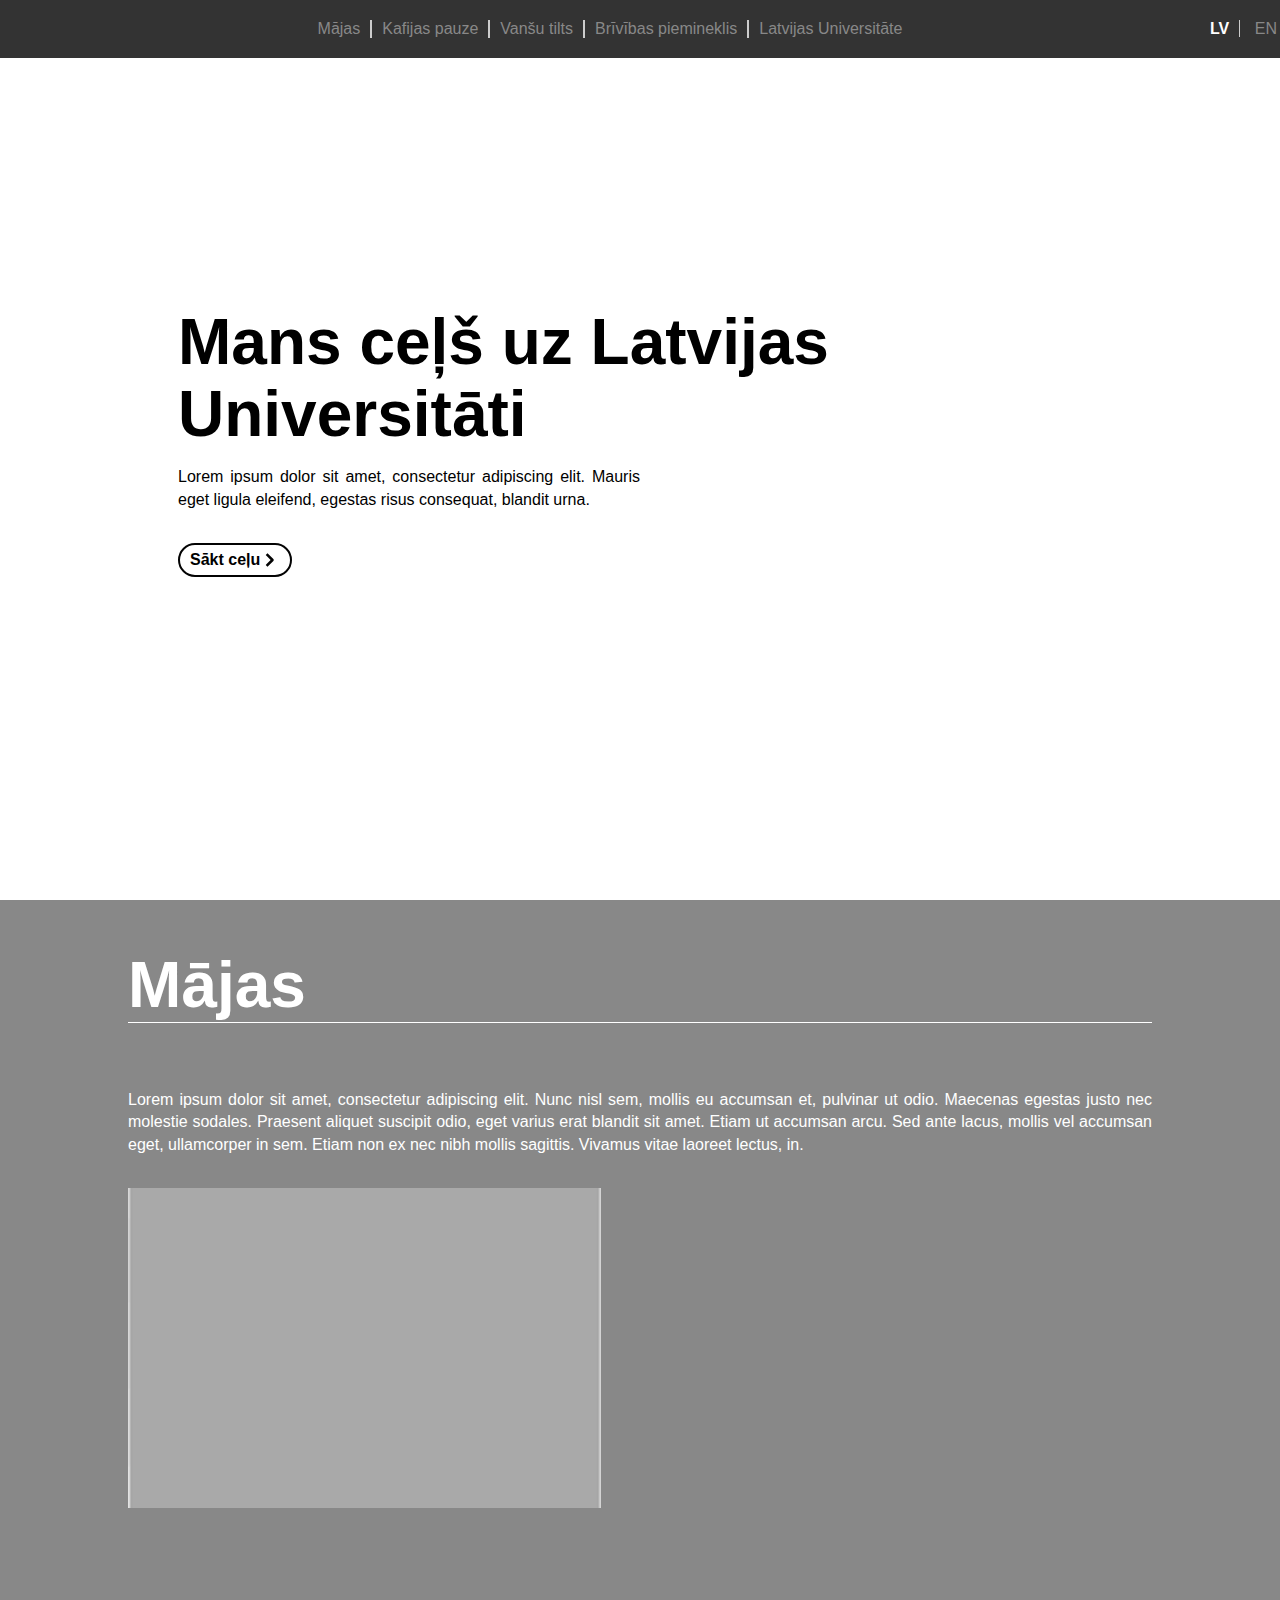
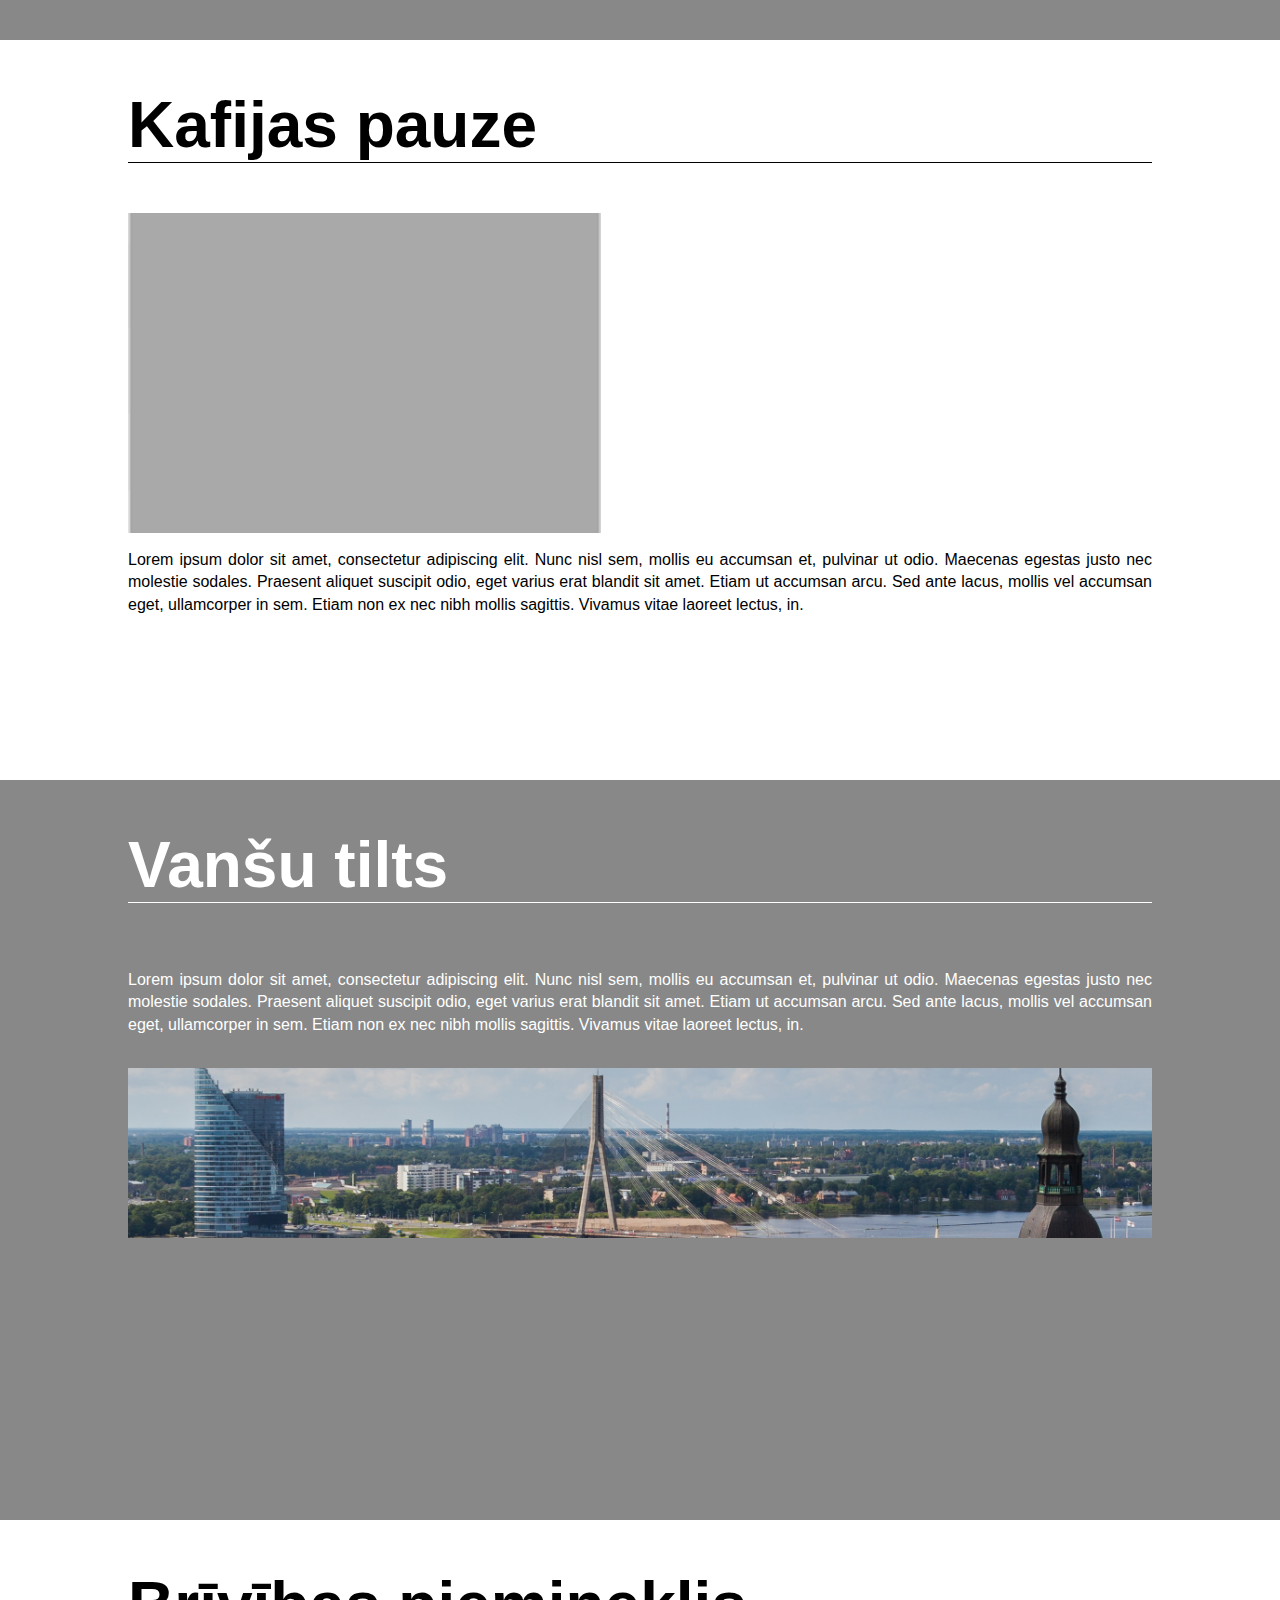
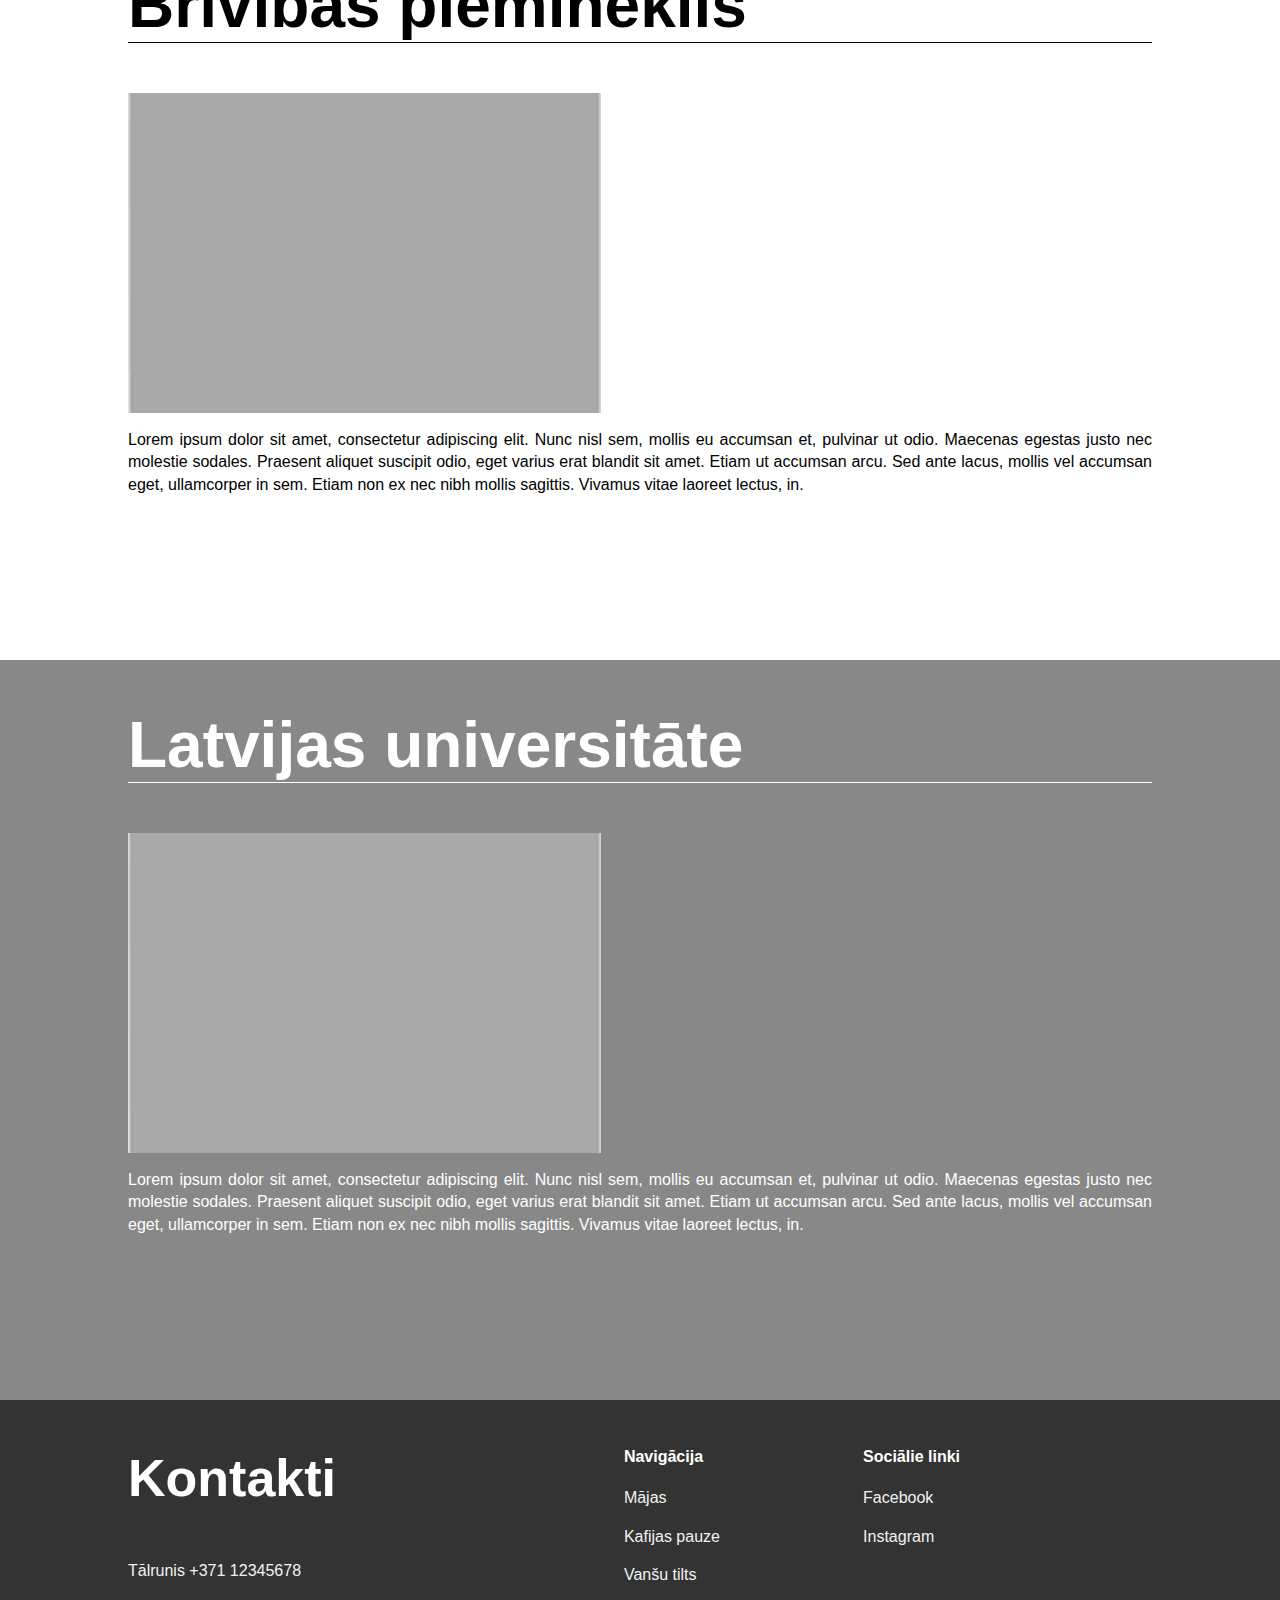
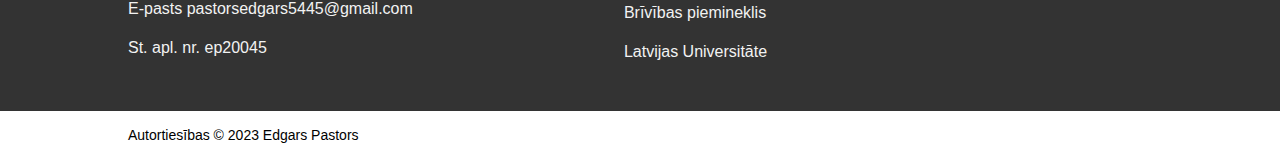
==== timeklis/index-en.html @ ac4f2610 "moved" ====
<!doctype html>
<html lang="lv">
<head>
    <!-- Required meta tags -->
    <meta charset="utf-8">
    <meta name="viewport" content="width=device-width, initial-scale=1, shrink-to-fit=no">
    <link rel="stylesheet" href="assets/css/main.css">
    <link rel="stylesheet" href="assets/css/mobile.css">
    <link rel="icon" type="image/x-icon" href="assets/images/favicon.png">
    <meta name="description" content="Just another page about the road to University"/>
    <script src="https://code.jquery.com/jquery-3.6.0.min.js"></script>
    <title>Home page</title>
</head>
<body>
<div class="mobile-nav-bar">
    <div class="mobile-burger-and-language">
        <div class="hamburger opened" onclick="toggleMenu()">
            <svg width="16" height="17" viewBox="0 0 16 17" fill="none" xmlns="http://www.w3.org/2000/svg">
                <path d="M0 8.20001H16" stroke="white" stroke-width="2"/>
                <line y1="16" x2="16" y2="16" stroke="white" stroke-width="2"/>
                <path d="M0 1H16" stroke="white" stroke-width="2"/>
            </svg>
        </div>
        <div class="arrow_up closed" onclick="toggleMenu()">
            <svg width="16" height="16" viewBox="0 0 16 16" fill="none" xmlns="http://www.w3.org/2000/svg">
                <path d="M12 10L8 6L4 10" stroke="white" stroke-width="2" stroke-linecap="square" stroke-linejoin="round"/>
            </svg>
        </div>
        <div class="mobile-languages">
            <a class="mobile-language active" href="index-lv.html">LV</a>
            <a class="mobile-language inactive" href="index-en.html">EN</a>
        </div>
    </div>

    <div class="mobile-nav-items">
        <a class="nav-item inactive" href="#home">Mājas</a>
        <a class="nav-item inactive" href="#coffe">Kafijas pauze</a>
        <a class="nav-item inactive" href="#bridge">Vanšu tilts</a>
        <a class="nav-item inactive" href="#statue">Brīvības piemineklis</a>
        <a class="nav-item inactive" href="#university">Latvijas Universitāte</a>
    </div>
</div>

<div class="nav-bar">
    <div class="nav-items">
        <a class="nav-item inactive" href="#home">Mājas</a>
        <a class="nav-item inactive" href="#coffe">Kafijas pauze</a>
        <a class="nav-item inactive" href="#bridge">Vanšu tilts</a>
        <a class="nav-item inactive" href="#statue">Brīvības piemineklis</a>
        <a class="nav-item inactive" href="#university">Latvijas Universitāte</a>
    </div>
    <div class="languages">
        <a class="language active" href="index-lv.html">LV</a>
        <a class="language inactive" href="index-en.html">EN</a>
    </div>
</div>

<section class="main-content" id="start">
    <div class="hero-block">
        <div class="hero-message">
            <div class="heading">Mans ceļš uz Latvijas Universitāti</div>
            <div class="regular-text max-w-50">Lorem ipsum dolor sit amet, consectetur adipiscing elit. Mauris eget ligula eleifend, egestas risus consequat, blandit urna.</div>
            <a href="#home">
                <div class="btn-primary">
                    Sākt ceļu
                    <svg width="20" height="20" viewBox="0 0 16 16" fill="none" xmlns="http://www.w3.org/2000/svg">
                        <path d="M6 12L10 8L6 4" stroke="#030303" stroke-width="2" stroke-linecap="square" stroke-linejoin="round"/>
                    </svg>
                </div>
            </a>
        </div>
    </div>

    <div class="section animated" id="home">
        <div class="heading title">Mājas</div>
        <div class="content">
            <div class="text regular-text">Lorem ipsum dolor sit amet, consectetur adipiscing elit. Nunc nisl sem, mollis eu accumsan et, pulvinar ut odio. Maecenas egestas justo nec molestie sodales. Praesent aliquet suscipit odio, eget varius erat blandit sit amet. Etiam ut accumsan arcu. Sed ante lacus, mollis vel accumsan eget, ullamcorper in sem. Etiam non ex nec nibh mollis sagittis. Vivamus vitae laoreet lectus, in.</div>
            <div class="image">
                <img src="assets/images/blank_gray_square.png"/>
            </div>
        </div>
    </div>

    <div class="section animated" id="coffe">
        <div class="heading title">Kafijas pauze</div>
        <div class="content rev">
            <div class="image">
                <img src="assets/images/blank_gray_square.png"/>
            </div>
            <div class="text regular-text">Lorem ipsum dolor sit amet, consectetur adipiscing elit. Nunc nisl sem, mollis eu accumsan et, pulvinar ut odio. Maecenas egestas justo nec molestie sodales. Praesent aliquet suscipit odio, eget varius erat blandit sit amet. Etiam ut accumsan arcu. Sed ante lacus, mollis vel accumsan eget, ullamcorper in sem. Etiam non ex nec nibh mollis sagittis. Vivamus vitae laoreet lectus, in.</div>
        </div>
    </div>
    <div class="section animated" id="bridge">
        <div class="heading title">Vanšu tilts</div>
        <div class="bridge">
            <div class="text regular-text">Lorem ipsum dolor sit amet, consectetur adipiscing elit. Nunc nisl sem, mollis eu accumsan et, pulvinar ut odio. Maecenas egestas justo nec molestie sodales. Praesent aliquet suscipit odio, eget varius erat blandit sit amet. Etiam ut accumsan arcu. Sed ante lacus, mollis vel accumsan eget, ullamcorper in sem. Etiam non ex nec nibh mollis sagittis. Vivamus vitae laoreet lectus, in.</div>
            <div class="bridge-image zoom">
                <img src="assets/images/vansu_bridge.jpg" alt="Vanšu tilts" />
            </div>
        </div>
    </div>
    <div class="section animated" id="statue">
        <div class="heading title">Brīvības piemineklis</div>
        <div class="content">
            <div class="image">
                <img src="assets/images/blank_gray_square.png"/>
            </div>
            <div class="text regular-text">Lorem ipsum dolor sit amet, consectetur adipiscing elit. Nunc nisl sem, mollis eu accumsan et, pulvinar ut odio. Maecenas egestas justo nec molestie sodales. Praesent aliquet suscipit odio, eget varius erat blandit sit amet. Etiam ut accumsan arcu. Sed ante lacus, mollis vel accumsan eget, ullamcorper in sem. Etiam non ex nec nibh mollis sagittis. Vivamus vitae laoreet lectus, in.</div>
        </div>
    </div>
    <div class="section animated" id="university">
        <div class="heading title">Latvijas universitāte</div>
        <div class="content">
            <div class="image">
                <img src="assets/images/blank_gray_square.png"/>
            </div>
            <div class="text regular-text">Lorem ipsum dolor sit amet, consectetur adipiscing elit. Nunc nisl sem, mollis eu accumsan et, pulvinar ut odio. Maecenas egestas justo nec molestie sodales. Praesent aliquet suscipit odio, eget varius erat blandit sit amet. Etiam ut accumsan arcu. Sed ante lacus, mollis vel accumsan eget, ullamcorper in sem. Etiam non ex nec nibh mollis sagittis. Vivamus vitae laoreet lectus, in.</div>
        </div>
    </div>
</section>
<footer>
    <div class="footer">
        <div class="left-side">
            <h3>Kontakti</h3>
            <p>Tālrunis <a href="tel:+371 12345678'">+371 12345678</a></p>
            <p>E-pasts <a href="mailto:pastorsedgars5445@gmail.com">pastorsedgars5445@gmail.com</a></p>
            <p>St. apl. nr. ep20045</p>
        </div>
        <div class="right-side">
            <div class="footer-navigation">
                <h4>Navigācija</h4>
                <a href="#home">Mājas</a>
                <a href="#coffe">Kafijas pauze</a>
                <a href="#bridge">Vanšu tilts</a>
                <a href="#statue">Brīvības piemineklis</a>
                <a href="#university">Latvijas Universitāte</a>
            </div>
            <div class="footer-socials">
                <h4>Sociālie linki</h4>
                <a href="https://www.facebook.com" target="_blank">Facebook</a>
                <a href="https://www.instagram.com" target="_blank">Instagram</a>
            </div>
        </div>
    </div>
</footer>
<div class="copyright">
    Autortiesības © 2023 Edgars Pastors
</div>
<script src="assets/js/main.js" defer></script>
</body>
</html>
---- timeklis/assets/css/main.css ----
/** GLOBAL SETTINGS **/
@font-face {
    font-family: 'Roboto';
    src: url('Roboto-Regular.ttf') format('truetype');
    /* add other font styles as needed */
}
::-webkit-scrollbar-track
{
    -webkit-box-shadow: inset 0 0 6px rgba(0,0,0,0.3);
    border-radius: 10px;
    background-color: #F5F5F5;
}

::-webkit-scrollbar
{
    width: 12px;
    background-color: #F5F5F5;
}

::-webkit-scrollbar-thumb
{
    border-radius: 10px;
    -webkit-box-shadow: inset 0 0 6px rgba(0,0,0,.3);
    background-color: #555;
}

html {
    scroll-behavior: smooth;
}

body, html {
    font-family: 'Roboto', sans-serif;
    margin: 0;
    overflow-x: hidden;
}

:root {
    --color-dark-gray: #333333;
    --color-gray: #888888;
    --color-black: #030303;
    --color-light-gray: #F2F2F2;
    --color-white: #FFFFFF;
    --color-bg-white-transparent: rgba(255,255,255,0.9);

    --global-margin-x: 3.125rem 10%;

    --padding-vertical: 3.125rem 0;
    --padding-horizontal: 0 0.625rem;
    --padding-both: 1.25rem 1.25rem;
    --padding-main: 3.125rem;
    --padding-both-mobile: 1.875rem 4.375rem;
    --padding-main-mobile: 2rem 1.25rem;
    --text-bold: 900;
    --text-light: 200;
}

a {
    text-decoration: none;
    color: inherit;
}


.regular-text {
    line-height: 140%;
    font-size: 1rem;
    margin-bottom: 1rem;
    text-align: justify;
    padding: 1rem 0;
}

.heading {
    line-height: 112%;
    font-size: 4rem;
    font-weight: bold;
}

.btn-primary {
    display: flex;
    align-items: center;
    justify-content: space-between;
    width: fit-content;
    padding: 0.313rem 0.625rem;
    border: 0.125rem solid var(--color-black);
    border-radius: 3.125rem;
    font-weight: var(--text-bold);
    margin-bottom: 1rem;
}

.btn-primary:hover {
    background-color: var(--color-gray);
    color: white;
}

.max-w-50 {
    max-width: 50%;
}

@media only screen and (max-width: 1528px){
    .content .text {
        width: 100% !important;
    }
}

@keyframes scrollAnimation {
    0% {
        opacity: 0;
        transform: translateY(1.25rem);
    }
    100% {
        opacity: 1;
        transform: translateY(0);
    }
}



/** **/

@media only screen and (min-width: 1024px) {
    .mobile-nav-bar {
        display: none;
    }

    .mr-1 {
        margin-right: 1rem;
    }

    .hamburger {
        display: none;
    }
    .arrow_up {
        display: none;
    }
    /* NAV BAR */
    .nav-bar {
        position: fixed;
        width: 100%;
        color: var(--color-white);
        padding: var(--padding-both);
        display: flex;
        justify-content: space-between; /* Distribute items evenly along the main axis */
        align-items: center; /* Center items vertically */
        background: var(--color-dark-gray);
        z-index: 1000;
    }

    .nav-items {
        display: flex;
        justify-content: center; /* Center items horizontally */
        width: 100%; /* Set the width to 100% */
        text-align: center; /* Center the child elements */
    }

    .languages {
        margin-left: auto; /* Push languages to the right */
        min-width: 6.25rem;
    }
    .language {
        padding: var(--padding-horizontal);
        border-right: 0.063rem solid #ccc; /* Apply border to all nav-items */
    }

    .language:last-child {
        border-right: none; /* Remove border from last nav-item */
    }

    .nav-item {
        padding: var(--padding-horizontal);
        border-right: 0.125rem solid #ccc; /* Apply border to all nav-items */
    }

    .nav-item:last-child {
        border-right: none; /* Remove border from last nav-item */
    }

    .active {
        font-weight: var(--text-bold);
        pointer-events: none;
    }

    .inactive {
        font-weight: var(--text-light);
        color: var(--color-gray);
    }

    /** **/
    /** MAIN SECTIONS **/
    .hero-block {
        display: flex;
        background-image: url('hero.png');
        background-size: cover;
        height: 100vh;
        width: 100%;
        align-items: center;
    }

    .hero-message {
        display: flex;
        flex-direction: column;
        justify-content: space-between;
        padding: var(--padding-main);
        margin: var(--global-margin-x);
        height: fit-content;
        width: 100%;
        background: var(--color-bg-white-transparent);
    }

    .section {
        display: flex;
        flex-direction: column;
        align-content: center;
        padding: var(--global-margin-x);
        min-height: 40rem;
        scroll-margin-top: 2rem;
    }

    .section:nth-of-type(2n) {
        color: var(--color-white);
        background-color: var(--color-gray);
        border-color: var(--color-white);
    }

    .section .title {
        border-bottom: 0.063rem solid;
    }

    .section .content {
        display: flex;
        flex-direction: row;
        flex-wrap: wrap;
        flex-grow: initial;
        justify-content: space-between;
    }

    .content {
        margin: var(--padding-vertical);
    }

    .section .bridge {
        display: flex;
        flex-direction: column;
        flex-wrap: wrap;
    }

    .bridge {
        margin: var(--padding-vertical);
    }

    .bridge .bridge-image {
        width: 100%;
        height: 10.625rem;
        margin: 0 auto;
        overflow: hidden;
        position: relative;
    }



    img {
        transition: transform .2s, box-shadow 0.3s;
    }

    img:hover {
        box-shadow: 0 0 10px rgba(0, 0, 0, 0.3);
        transform: scale(1.1);
    }

    .bridge-image img {
        object-fit: cover;
        width: 100%;
        height: 100%;
        overflow: hidden;
    }

    .image img {
        object-fit: cover;
        width: 100%;
        height: 100%;
        overflow: hidden;
    }
    .half-size {
        width: 25% !important;
    }


    .image {
        background-repeat: no-repeat;
        background-position: center;
        background-size: cover;
        width: 29.563rem;
        object-fit: cover;
        height: 20rem;
        overflow: hidden;
        align-self: center;
    }


    .content .text {
        width: 60%;
    }

    /** **/
    /** FOOTER **/
    .footer {
        background-color: var(--color-dark-gray);
        display: flex;
        flex-direction: row;
        justify-content: space-between;
        padding: 2rem 10%;
    }

    .footer h3, h4 {
        color: var(--color-white);
        margin-top: 1rem;
    }

    .footer h3 {
        font-size: 3.25rem;
    }

    .footer a, p {
        color: var(--color-light-gray);
        font-size: 1rem;
        line-height: 140%;
        margin-bottom: 1rem;
    }

    .footer .right-side {
        display: flex;
        flex-direction: row;
        justify-content: space-between;
        margin-right: 6rem;
    }

    .footer .right-side .footer-navigation, .footer-socials {
        display: flex;
        flex-direction: column;
        margin-right: 6rem;
    }

    .copyright {
        margin-left: 10%;
        padding: 1rem 0;
        font-size: 0.875rem;
    }

    /** **/
}
---- timeklis/assets/css/mobile.css ----
/** MOBILE **/
@media only screen and (max-width: 600px) {
    .nav-bar {
        display: none;
    }

    /** NAV **/
    .mobile-nav-bar {
        align-items: center; /* Center items vertically */
        background: var(--color-dark-gray);
        color: var(--color-white);
        padding: var(--padding-both);
        position: fixed;
        width: 100%;
        z-index: 99;
    }

    .regular-text {
        line-height: 140%;
        font-size: 1rem;
        margin-bottom: 1rem;
    }

    .heading {
        line-height: 112%;
        font-size: 2.5rem;
        font-weight: 600;
    }

    .hamburger {
        transition: display 1s;
    }
    .arrow_up {
        transition: display 1s;
    }

    .hamburger:active, .arrow_up:active {
        opacity: 0.5;
    }

    .closed {
        display: none;
    }

    .opened {
        display: block;
    }

    .mobile-burger-and-language {
        display: flex;
        flex-direction: row;
        justify-content: space-between;
    }

    .mobile-languages {
        margin-left: auto; /* Push languages to the right */
        min-width: 6rem;
    }
    .mobile-language {
        padding: var(--padding-horizontal);
        border-right: 0.063rem solid #ccc; /* Apply border to all nav-items */
    }

    .mobile-language:last-child {
        border-right: none; /* Remove border from last nav-item */
    }


    .mobile-nav-items {
        display: flex;
        flex-direction: column;
        max-height: 0;
        overflow: hidden;
        transition: max-height 0.5s ease-in-out;
    }

    .opened .mobile-nav-items {
        max-height: 700px; /* Adjust the value to match the height of your content */
        /* Delay the transition effect slightly */
    }

    .mobile-nav-items a {
        padding: 0.5rem 0;
        border-bottom: var(--color-white) 1px solid;
        width: fit-content;
    }

    .mobile-nav-items a:first-child {
        margin-top: 1rem;
    }
    /** **/


    /** CONTENT **/

    .hero-block {
        display: flex;
        background-image: url('hero.png');
        background-size: cover;
        height: 100vh;
        width: 100%;
        align-items: center;
    }

    .max-w-50 {
        max-width: 100%;
    }
    .hero-message {
        display: flex;
        flex-direction: column;
        justify-content: space-between;
        padding: var(--padding-main-mobile);
        margin: 1rem 1rem;
        height: fit-content;
        width: 100%;
        background: var(--color-bg-white-transparent);
    }
    .hero-message .regular-text {
        margin-top: 1rem;
    }

    .section {
        display: flex;
        flex-direction: column;
        align-content: center;
        padding: var(--padding-main-mobile);
        scroll-margin-top: 2rem;
        overflow: hidden;
    }

    .section:nth-of-type(2n) {
        color: var(--color-white);
        background-color: var(--color-gray);
        border-color: var(--color-white);
    }

    .section .title {
        border-bottom: 0.063rem solid;
    }

    .section .content {
        display: flex;
        flex-direction: column;
        max-width: 100%;
    }

    .content {
        margin: var(--padding-vertical);
    }

    .section .content.rev {
        flex-direction: column-reverse !important;
    }

    .section .bridge {
        display: flex;
        flex-direction: column;
        flex-wrap: wrap;
    }

    .bridge {
        margin: var(--padding-vertical);
    }

    .bridge .bridge-image {
        width: 100%;
        margin: 0 auto;
        overflow: hidden;
        position: relative;
        object-fit: cover;
    }

    .bridge-image img {
        width: 100%;
        overflow: hidden;
    }

    .bridge-image {

    }

    .image {
        background-repeat: no-repeat;
        background-position: center;
        background-size: cover;
        width: 100%;
        object-fit: cover;
    }

    .image img {
        width: 100%;
    }

    .content .text {
        text-align: justify;
        text-justify: inter-word;
    }

    /** **/

    /** FOOTER **/

    .footer {
        color: var(--color-white);
        background-color: var(--color-dark-gray);
        padding: var(--padding-main-mobile);
    }

    .footer h3 {
        margin: 0;
        font-size: 2.75rem;
        line-height: 112%;
    }

    .footer p {
        font-size: 1rem;
    }

    .footer .right-side {
        display: flex;
        flex-direction: row;
        justify-content: space-between;
    }

    .footer .right-side .footer-navigation, .footer-socials {
        display: flex;
        flex-direction: column;
    }

    .footer-navigation {
        width: 55%;
    }

    .footer-socials {
        margin-right: auto;
    }

    .footer .right-side .footer-navigation a {
        padding-bottom: 1rem;
    }
    .footer .right-side .footer-socials a {
        padding-bottom: 1rem;
    }

    .copyright {
        padding: 1rem 1.25rem;
    }
    /** **/
}
/** **/
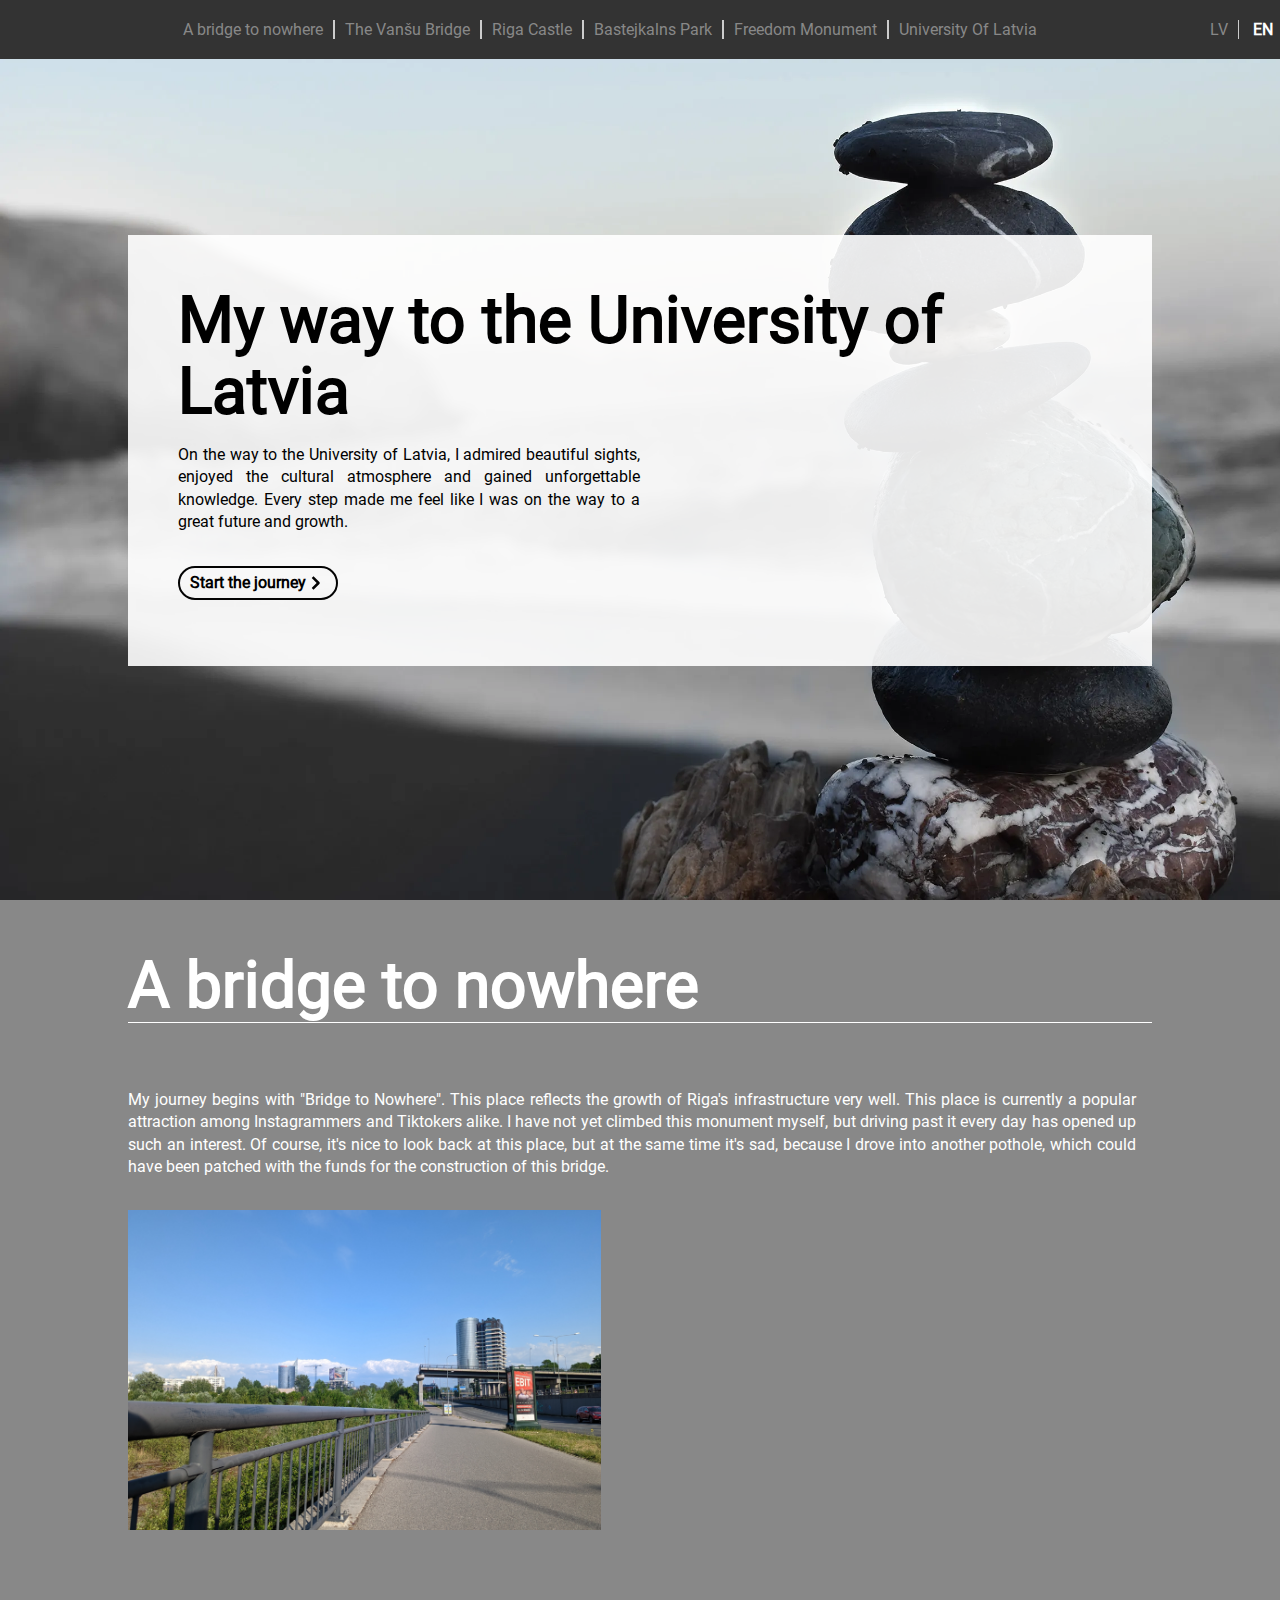
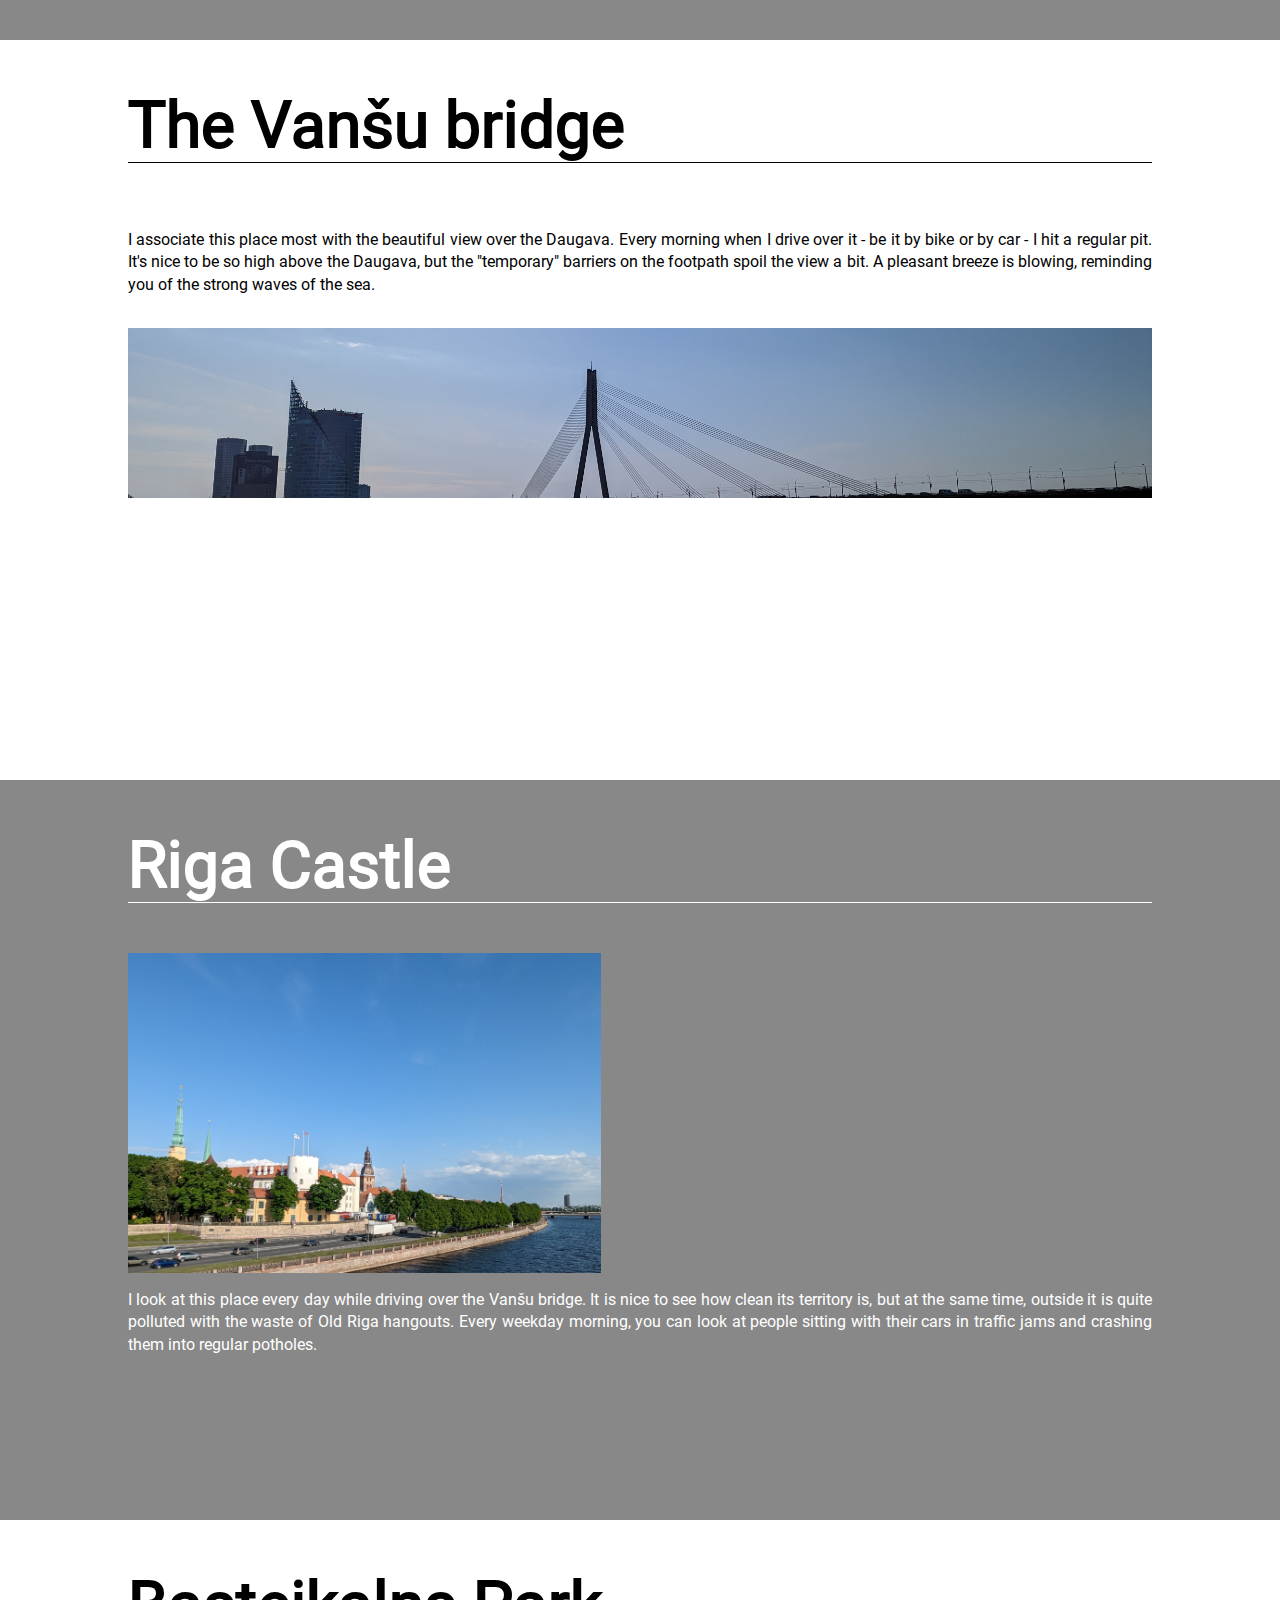
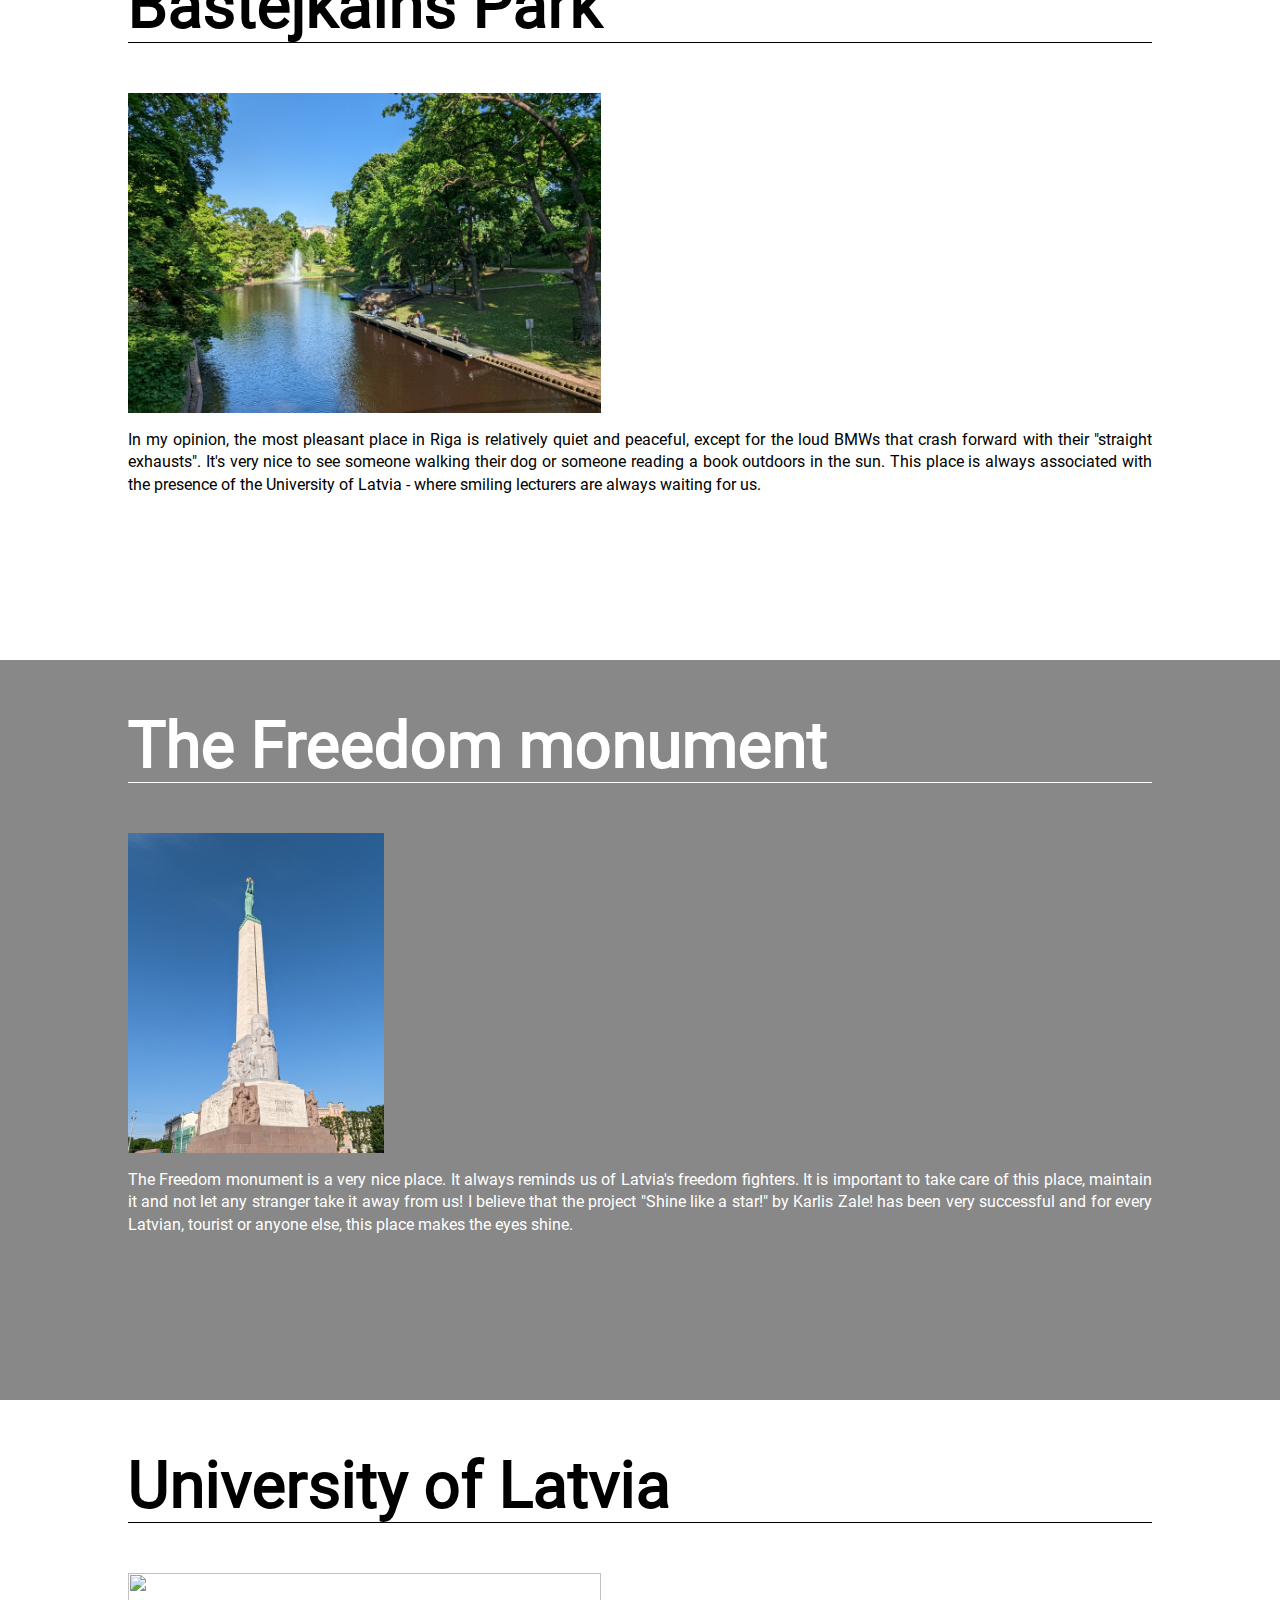
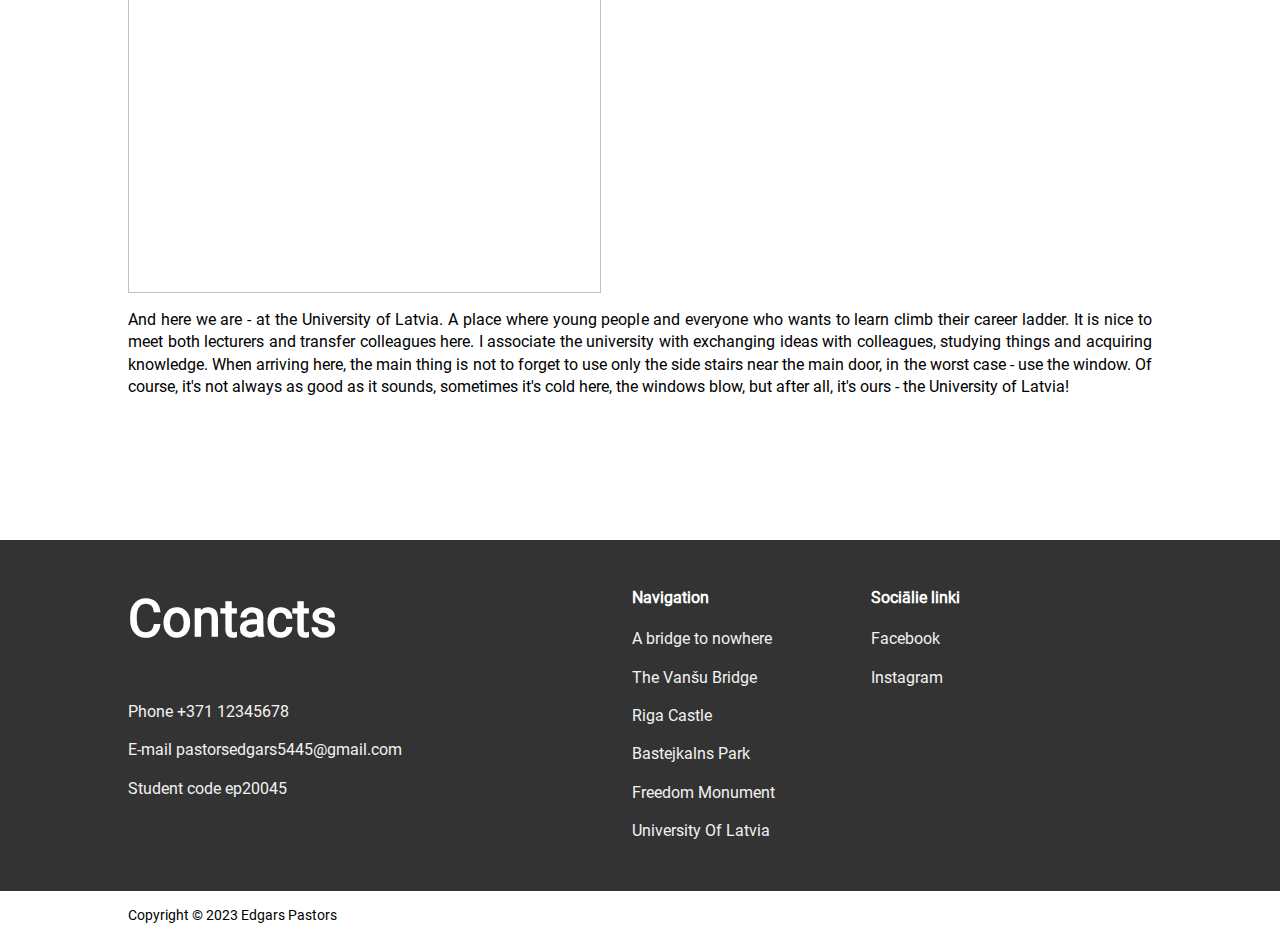
==== commit 9b7793ed: "*english version done" ====
--- a/timeklis/index-en.html
+++ b/timeklis/index-en.html
@@ -6,6 +6,7 @@
     <meta name="viewport" content="width=device-width, initial-scale=1, shrink-to-fit=no">
     <link rel="stylesheet" href="assets/css/main.css">
     <link rel="stylesheet" href="assets/css/mobile.css">
+    <link rel="stylesheet" href="assets/css/tablet.css">
     <link rel="icon" type="image/x-icon" href="assets/images/favicon.png">
     <meta name="description" content="Just another page about the road to University"/>
     <script src="https://code.jquery.com/jquery-3.6.0.min.js"></script>
@@ -27,42 +28,44 @@
             </svg>
         </div>
         <div class="mobile-languages">
-            <a class="mobile-language active" href="index-lv.html">LV</a>
-            <a class="mobile-language inactive" href="index-en.html">EN</a>
+            <a class="mobile-language inactive" href="index.html">LV</a>
+            <a class="mobile-language active" href="index-en.html">EN</a>
         </div>
     </div>
 
     <div class="mobile-nav-items">
-        <a class="nav-item inactive" href="#home">Mājas</a>
-        <a class="nav-item inactive" href="#coffe">Kafijas pauze</a>
-        <a class="nav-item inactive" href="#bridge">Vanšu tilts</a>
-        <a class="nav-item inactive" href="#statue">Brīvības piemineklis</a>
-        <a class="nav-item inactive" href="#university">Latvijas Universitāte</a>
+        <a class="nav-item inactive" href="#nowhere">A bridge to nowhere</a>
+        <a class="nav-item inactive" href="#bridge">The Vanšu Bridge</a>
+        <a class="nav-item inactive" href="#castle">Riga Castle</a>
+        <a class="nav-item inactive" href="#park">Bastejkalns Park</a>
+        <a class="nav-item inactive" href="#statue">Freedom Monument</a>
+        <a class="nav-item inactive" href="#university">University Of Latvia</a>
     </div>
 </div>
 
 <div class="nav-bar">
     <div class="nav-items">
-        <a class="nav-item inactive" href="#home">Mājas</a>
-        <a class="nav-item inactive" href="#coffe">Kafijas pauze</a>
-        <a class="nav-item inactive" href="#bridge">Vanšu tilts</a>
-        <a class="nav-item inactive" href="#statue">Brīvības piemineklis</a>
-        <a class="nav-item inactive" href="#university">Latvijas Universitāte</a>
+        <a class="nav-item inactive" href="#nowhere">A bridge to nowhere</a>
+        <a class="nav-item inactive" href="#bridge">The Vanšu Bridge</a>
+        <a class="nav-item inactive" href="#castle">Riga Castle</a>
+        <a class="nav-item inactive" href="#park">Bastejkalns Park</a>
+        <a class="nav-item inactive" href="#statue">Freedom Monument</a>
+        <a class="nav-item inactive" href="#university">University Of Latvia</a>
     </div>
     <div class="languages">
-        <a class="language active" href="index-lv.html">LV</a>
-        <a class="language inactive" href="index-en.html">EN</a>
+        <a class="language inactive" href="index.html">LV</a>
+        <a class="language active" href="index-en.html">EN</a>
     </div>
 </div>
 
 <section class="main-content" id="start">
     <div class="hero-block">
         <div class="hero-message">
-            <div class="heading">Mans ceļš uz Latvijas Universitāti</div>
-            <div class="regular-text max-w-50">Lorem ipsum dolor sit amet, consectetur adipiscing elit. Mauris eget ligula eleifend, egestas risus consequat, blandit urna.</div>
-            <a href="#home">
+            <div class="heading">My way to the University of Latvia</div>
+            <div class="regular-text max-w-50">On the way to the University of Latvia, I admired beautiful sights, enjoyed the cultural atmosphere and gained unforgettable knowledge. Every step made me feel like I was on the way to a great future and growth.</div>
+            <a href="#nowhere">
                 <div class="btn-primary">
-                    Sākt ceļu
+                    Start the journey
                     <svg width="20" height="20" viewBox="0 0 16 16" fill="none" xmlns="http://www.w3.org/2000/svg">
                         <path d="M6 12L10 8L6 4" stroke="#030303" stroke-width="2" stroke-linecap="square" stroke-linejoin="round"/>
                     </svg>
@@ -71,69 +74,79 @@
         </div>
     </div>
 
-    <div class="section animated" id="home">
-        <div class="heading title">Mājas</div>
+    <div class="section animated" id="nowhere">
+        <div class="heading title">A bridge to nowhere</div>
         <div class="content">
-            <div class="text regular-text">Lorem ipsum dolor sit amet, consectetur adipiscing elit. Nunc nisl sem, mollis eu accumsan et, pulvinar ut odio. Maecenas egestas justo nec molestie sodales. Praesent aliquet suscipit odio, eget varius erat blandit sit amet. Etiam ut accumsan arcu. Sed ante lacus, mollis vel accumsan eget, ullamcorper in sem. Etiam non ex nec nibh mollis sagittis. Vivamus vitae laoreet lectus, in.</div>
+            <div class="text regular-text mr-1">My journey begins with "Bridge to Nowhere". This place reflects the growth of Riga's infrastructure very well. This place is currently a popular attraction among Instagrammers and Tiktokers alike. I have not yet climbed this monument myself, but driving past it every day has opened up such an interest. Of course, it's nice to look back at this place, but at the same time it's sad, because I drove into another pothole, which could have been patched with the funds for the construction of this bridge.</div>
             <div class="image">
-                <img src="assets/images/blank_gray_square.png"/>
+                <img src="assets/images/nowhere.jpg"/>
             </div>
         </div>
     </div>
-
-    <div class="section animated" id="coffe">
-        <div class="heading title">Kafijas pauze</div>
-        <div class="content rev">
-            <div class="image">
-                <img src="assets/images/blank_gray_square.png"/>
-            </div>
-            <div class="text regular-text">Lorem ipsum dolor sit amet, consectetur adipiscing elit. Nunc nisl sem, mollis eu accumsan et, pulvinar ut odio. Maecenas egestas justo nec molestie sodales. Praesent aliquet suscipit odio, eget varius erat blandit sit amet. Etiam ut accumsan arcu. Sed ante lacus, mollis vel accumsan eget, ullamcorper in sem. Etiam non ex nec nibh mollis sagittis. Vivamus vitae laoreet lectus, in.</div>
-        </div>
-    </div>
     <div class="section animated" id="bridge">
-        <div class="heading title">Vanšu tilts</div>
+        <div class="heading title">The Vanšu bridge</div>
         <div class="bridge">
-            <div class="text regular-text">Lorem ipsum dolor sit amet, consectetur adipiscing elit. Nunc nisl sem, mollis eu accumsan et, pulvinar ut odio. Maecenas egestas justo nec molestie sodales. Praesent aliquet suscipit odio, eget varius erat blandit sit amet. Etiam ut accumsan arcu. Sed ante lacus, mollis vel accumsan eget, ullamcorper in sem. Etiam non ex nec nibh mollis sagittis. Vivamus vitae laoreet lectus, in.</div>
+            <div class="text regular-text">I associate this place most with the beautiful view over the Daugava. Every morning when I drive over it - be it by bike or by car - I hit a regular pit. It's nice to be so high above the Daugava, but the "temporary" barriers on the footpath spoil the view a bit. A pleasant breeze is blowing, reminding you of the strong waves of the sea.</div>
             <div class="bridge-image zoom">
                 <img src="assets/images/vansu_bridge.jpg" alt="Vanšu tilts" />
             </div>
         </div>
     </div>
-    <div class="section animated" id="statue">
-        <div class="heading title">Brīvības piemineklis</div>
+    <div class="section animated" id="castle">
+        <div class="heading title">Riga Castle</div>
+        <div class="content rev">
+            <div class="image">
+                <img src="assets/images/castle.jpg"/>
+            </div>
+            <div class="text regular-text">I look at this place every day while driving over the Vanšu bridge. It is nice to see how clean its territory is, but at the same time, outside it is quite polluted with the waste of Old Riga hangouts. Every weekday morning, you can look at people sitting with their cars in traffic jams and crashing them into regular potholes.</div>
+        </div>
+    </div>
+    <div class="section animated" id="park">
+        <div class="heading title">Bastejkalns Park</div>
         <div class="content">
             <div class="image">
-                <img src="assets/images/blank_gray_square.png"/>
+                <img src="assets/images/bastejkalns.jpg"/>
             </div>
-            <div class="text regular-text">Lorem ipsum dolor sit amet, consectetur adipiscing elit. Nunc nisl sem, mollis eu accumsan et, pulvinar ut odio. Maecenas egestas justo nec molestie sodales. Praesent aliquet suscipit odio, eget varius erat blandit sit amet. Etiam ut accumsan arcu. Sed ante lacus, mollis vel accumsan eget, ullamcorper in sem. Etiam non ex nec nibh mollis sagittis. Vivamus vitae laoreet lectus, in.</div>
+            <div class="text regular-text">In my opinion, the most pleasant place in Riga is relatively quiet and peaceful, except for the loud BMWs that crash forward with their "straight exhausts". It's very nice to see someone walking their dog or someone reading a book outdoors in the sun. This place is always associated with the presence of the University of Latvia - where smiling lecturers are always waiting for us.</div>
+        </div>
+    </div>
+
+    <div class="section animated" id="statue">
+        <div class="heading title">The Freedom monument</div>
+        <div class="content">
+            <div class="image half-size">
+                <img src="assets/images/monument.jpg"/>
+            </div>
+            <div class="text regular-text">The Freedom monument is a very nice place. It always reminds us of Latvia's freedom fighters. It is important to take care of this place, maintain it and not let any stranger take it away from us! I believe that the project "Shine like a star!" by Karlis Zale! has been very successful and for every Latvian, tourist or anyone else, this place makes the eyes shine.</div>
         </div>
     </div>
     <div class="section animated" id="university">
-        <div class="heading title">Latvijas universitāte</div>
+        <div class="heading title">University of Latvia</div>
         <div class="content">
             <div class="image">
-                <img src="assets/images/blank_gray_square.png"/>
+                <img src="assets/images/university.jpg"/>
             </div>
-            <div class="text regular-text">Lorem ipsum dolor sit amet, consectetur adipiscing elit. Nunc nisl sem, mollis eu accumsan et, pulvinar ut odio. Maecenas egestas justo nec molestie sodales. Praesent aliquet suscipit odio, eget varius erat blandit sit amet. Etiam ut accumsan arcu. Sed ante lacus, mollis vel accumsan eget, ullamcorper in sem. Etiam non ex nec nibh mollis sagittis. Vivamus vitae laoreet lectus, in.</div>
+            <div class="text regular-text">And here we are - at the University of Latvia. A place where young people and everyone who wants to learn climb their career ladder. It is nice to meet both lecturers and transfer colleagues here. I associate the university with exchanging ideas with colleagues, studying things and acquiring knowledge. When arriving here, the main thing is not to forget to use only the side stairs near the main door, in the worst case - use the window. Of course, it's not always as good as it sounds, sometimes it's cold here, the windows blow, but after all, it's ours - the University of Latvia! </div>
         </div>
     </div>
 </section>
 <footer>
     <div class="footer">
         <div class="left-side">
-            <h3>Kontakti</h3>
-            <p>Tālrunis <a href="tel:+371 12345678'">+371 12345678</a></p>
-            <p>E-pasts <a href="mailto:pastorsedgars5445@gmail.com">pastorsedgars5445@gmail.com</a></p>
-            <p>St. apl. nr. ep20045</p>
+            <h3>Contacts</h3>
+            <p>Phone <a href="tel:+371 12345678'">+371 12345678</a></p>
+            <p>E-mail <a href="mailto:pastorsedgars5445@gmail.com">pastorsedgars5445@gmail.com</a></p>
+            <p>Student code ep20045</p>
         </div>
         <div class="right-side">
             <div class="footer-navigation">
-                <h4>Navigācija</h4>
-                <a href="#home">Mājas</a>
-                <a href="#coffe">Kafijas pauze</a>
-                <a href="#bridge">Vanšu tilts</a>
-                <a href="#statue">Brīvības piemineklis</a>
-                <a href="#university">Latvijas Universitāte</a>
+                <h4>Navigation</h4>
+                <a href="#nowhere">A bridge to nowhere</a>
+                <a href="#bridge">The Vanšu Bridge</a>
+                <a href="#castle">Riga Castle</a>
+                <a href="#park">Bastejkalns Park</a>
+                <a href="#statue">Freedom Monument</a>
+                <a href="#university">University Of Latvia</a>
             </div>
             <div class="footer-socials">
                 <h4>Sociālie linki</h4>
@@ -144,7 +157,7 @@
     </div>
 </footer>
 <div class="copyright">
-    Autortiesības © 2023 Edgars Pastors
+    Copyright © 2023 Edgars Pastors
 </div>
 <script src="assets/js/main.js" defer></script>
 </body>
--- a/timeklis/assets/css/main.css
+++ b/timeklis/assets/css/main.css
@@ -1,7 +1,7 @@
 /** GLOBAL SETTINGS **/
 @font-face {
     font-family: 'Roboto';
-    src: url('Roboto-Regular.ttf') format('truetype');
+    src: url('../fonts/roboto/Roboto-Regular.ttf') format('truetype');
     /* add other font styles as needed */
 }
 ::-webkit-scrollbar-track
@@ -187,7 +187,7 @@
     /** MAIN SECTIONS **/
     .hero-block {
         display: flex;
-        background-image: url('hero.png');
+        background-image: url('../images/hero.png');
         background-size: cover;
         height: 100vh;
         width: 100%;
--- a/timeklis/assets/css/mobile.css
+++ b/timeklis/assets/css/mobile.css
@@ -95,7 +95,7 @@
 
     .hero-block {
         display: flex;
-        background-image: url('hero.png');
+        background-image: url('../images/hero.png');
         background-size: cover;
         height: 100vh;
         width: 100%;
--- a/timeklis/assets/css/tablet.css
+++ b/timeklis/assets/css/tablet.css
@@ -0,0 +1,282 @@
+/** MOBILE **/
+@media only screen and (max-width: 1024px) and (min-width: 600px) {
+    .active {
+        font-weight: var(--text-bold);
+        pointer-events: none;
+    }
+
+    .inactive {
+        font-weight: var(--text-light);
+        color: var(--color-gray);
+    }
+
+    /** NAV **/
+    .mobile-nav-bar {
+        align-items: center; /* Center items vertically */
+        background: var(--color-dark-gray);
+        color: var(--color-white);
+        padding: var(--padding-both);
+        position: fixed;
+        width: 100%;
+        z-index: 99;
+    }
+
+    .regular-text {
+        line-height: 140%;
+        font-size: 1rem;
+        margin-bottom: 1rem;
+    }
+
+    .heading {
+        line-height: 112%;
+        font-size: 3.125rem;
+        font-weight: 600;
+    }
+
+    .hamburger {
+        transition: display 1s;
+    }
+    .arrow_up {
+        transition: display 1s;
+    }
+
+    .hamburger:active, .arrow_up:active {
+        opacity: 0.5;
+    }
+
+    .closed {
+        display: none;
+    }
+
+    .opened {
+        display: block;
+    }
+
+    .mobile-burger-and-language {
+        display: flex;
+        flex-direction: row;
+        justify-content: space-between;
+    }
+
+    .mobile-languages {
+        margin-left: auto; /* Push languages to the right */
+        min-width: 6rem;
+    }
+    .mobile-language {
+        padding: var(--padding-horizontal);
+        border-right: 0.063rem solid #ccc; /* Apply border to all nav-items */
+    }
+
+    .mobile-language:last-child {
+        border-right: none; /* Remove border from last nav-item */
+    }
+
+
+    .mobile-nav-items {
+        display: flex;
+        flex-direction: column;
+        max-height: 0;
+        overflow: hidden;
+        transition: max-height 0.5s ease-in-out;
+    }
+
+    .opened .mobile-nav-items {
+        max-height: 700px; /* Adjust the value to match the height of your content */
+        /* Delay the transition effect slightly */
+    }
+
+    .mobile-nav-items a {
+        padding: 0.5rem 0;
+        border-bottom: var(--color-white) 1px solid;
+        width: fit-content;
+    }
+
+    .mobile-nav-items a:first-child {
+        margin-top: 1rem;
+    }
+    /** **/
+
+
+    /** CONTENT **/
+
+    .hero-block {
+        display: flex;
+        background-image: url('../images/hero.png');
+        background-size: cover;
+        height: 100vh;
+        width: 100%;
+        align-items: center;
+    }
+
+    .max-w-50 {
+        max-width: 70%;
+    }
+    .hero-message {
+        display: flex;
+        flex-direction: column;
+        justify-content: space-between;
+        padding: var(--padding-main-mobile);
+        margin: 1rem 1rem;
+        height: fit-content;
+        width: 100%;
+        background: var(--color-bg-white-transparent);
+    }
+    .hero-message .regular-text {
+        margin-top: 1rem;
+    }
+
+    .section {
+        display: flex;
+        flex-direction: column;
+        align-content: center;
+        padding: var(--padding-main-mobile);
+        scroll-margin-top: 2rem;
+        overflow: hidden;
+    }
+
+    .section:nth-of-type(2n) {
+        color: var(--color-white);
+        background-color: var(--color-gray);
+        border-color: var(--color-white);
+    }
+
+    .section .title {
+        border-bottom: 0.063rem solid;
+    }
+
+    .section .content {
+        display: flex;
+        flex-direction: column;
+        max-width: 100%;
+    }
+
+    .content {
+        margin: var(--padding-vertical);
+    }
+
+    .section .content.rev {
+        flex-direction: column-reverse !important;
+    }
+
+    .section .bridge {
+        display: flex;
+        flex-direction: column;
+        flex-wrap: wrap;
+    }
+
+    .bridge {
+        margin: var(--padding-vertical);
+    }
+
+    .bridge .bridge-image {
+        width: 100%;
+        margin: 0 auto;
+        overflow: hidden;
+        position: relative;
+        object-fit: cover;
+        height: 8rem;
+
+    }
+
+    .bridge-image img {
+        object-fit: cover;
+        width: 100%;
+        height: 100%;
+        overflow: hidden;
+    }
+
+    .bridge-image {
+
+    }
+
+    .image {
+        background-repeat: no-repeat;
+        background-position: center;
+        background-size: cover;
+        width: 29.563rem;
+        object-fit: cover;
+        height: 20rem;
+        overflow: hidden;
+        align-self: center;
+    }
+
+    .image img {
+        object-fit: cover;
+        width: 100%;
+        height: 100%;
+        overflow: hidden;
+    }
+
+
+    .content .text {
+        text-align: justify;
+        text-justify: inter-word;
+    }
+
+    /** **/
+
+    /** FOOTER **/
+
+    .footer {
+        color: var(--color-white);
+        background-color: var(--color-dark-gray);
+        padding: var(--padding-main-mobile);
+        display: flex;
+        flex-direction: row;
+        flex-wrap: wrap;
+    }
+
+    .footer .left-side {
+        width: 50%;
+    }
+
+    .footer h3 {
+        margin: 0;
+        font-size: 2.75rem;
+        line-height: 112%;
+    }
+
+    .footer p {
+        font-size: 1rem;
+    }
+
+    .footer .right-side {
+        display: flex;
+        flex-direction: row;
+        justify-content: space-between;
+        width: 50%;
+    }
+
+    .footer h4 {
+        margin-top: 0;
+    }
+    .footer .right-side .footer-navigation, .footer-socials {
+        display: flex;
+        flex-direction: column;
+    }
+
+    .footer-navigation {
+        /*width: 55%;*/
+    }
+
+    .footer-socials {
+        margin-right: auto;
+    }
+
+    .footer-navigation {
+        margin-right: 4rem;
+    }
+
+    .footer .right-side .footer-navigation a {
+        padding-bottom: 1rem;
+    }
+    .footer .right-side .footer-socials a {
+        padding-bottom: 1rem;
+    }
+
+    .copyright {
+        padding: 1rem 1.25rem;
+    }
+    /** **/
+}
+/** **/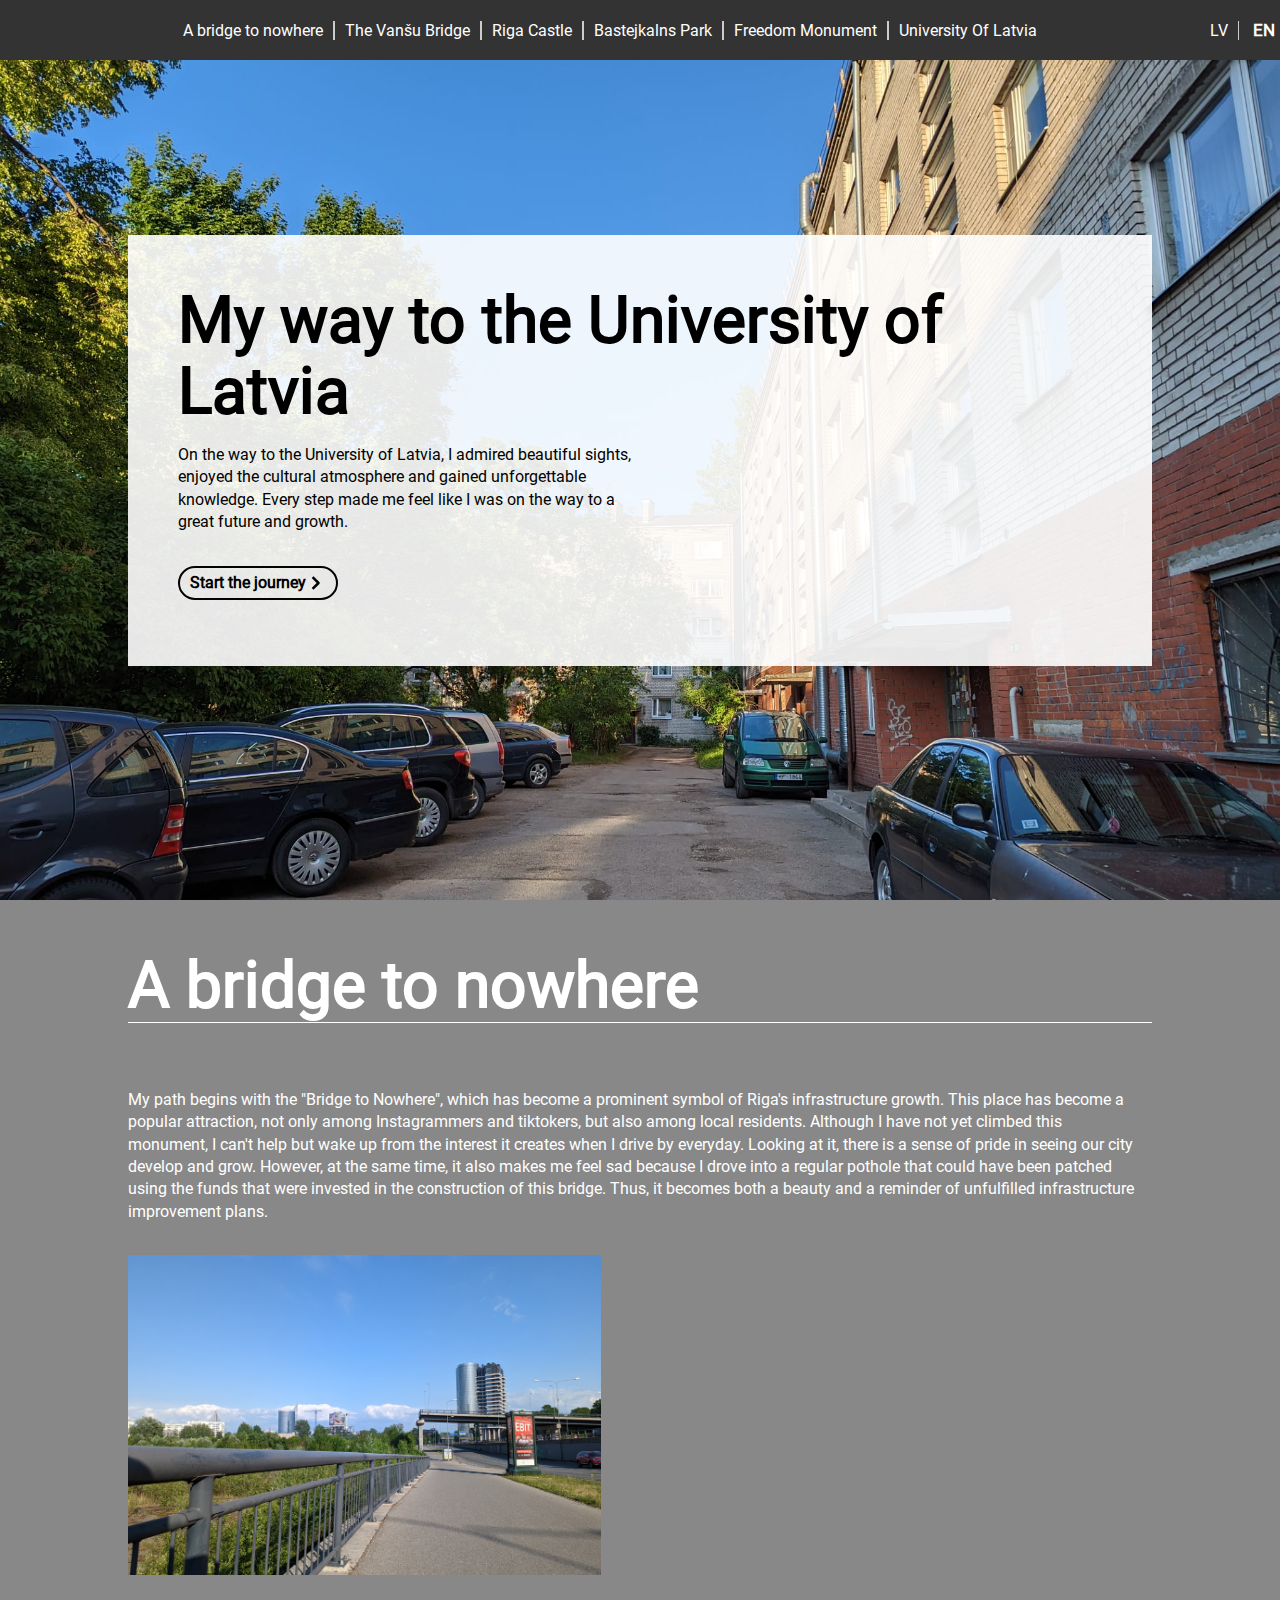
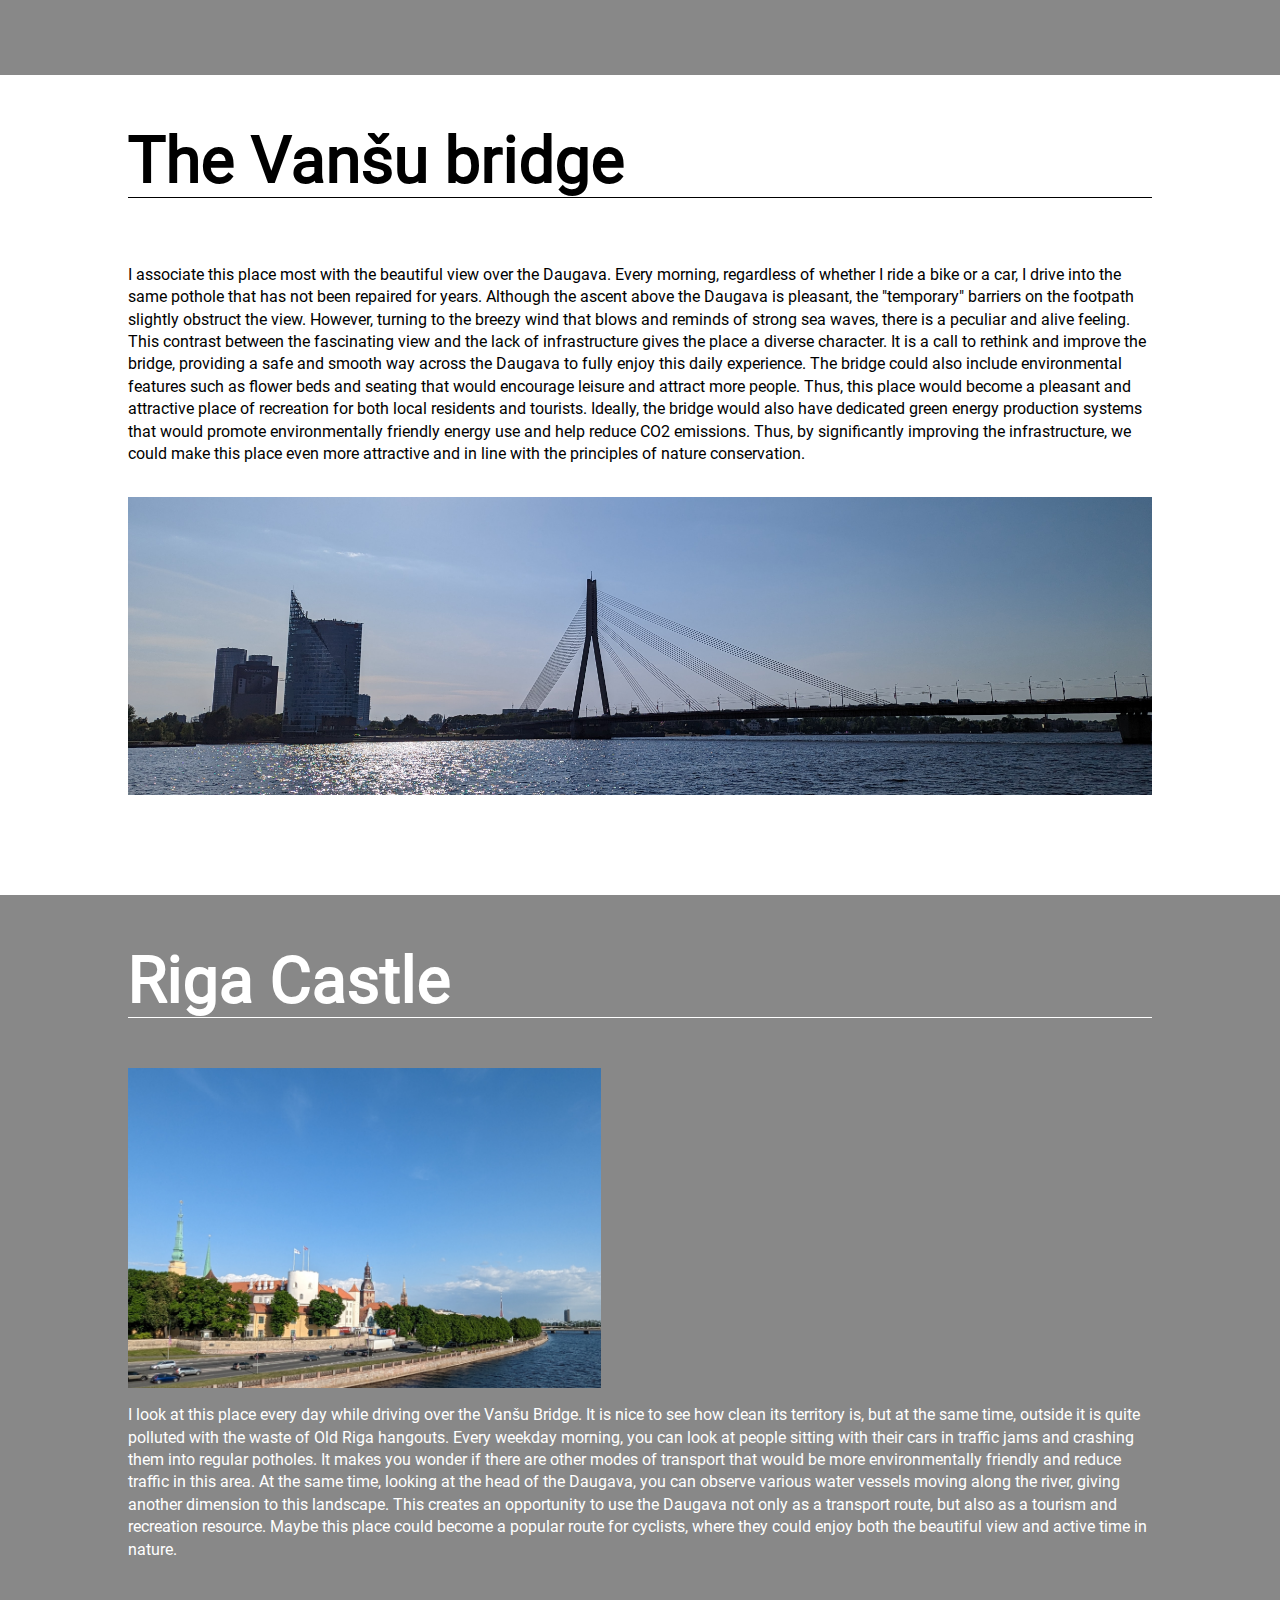
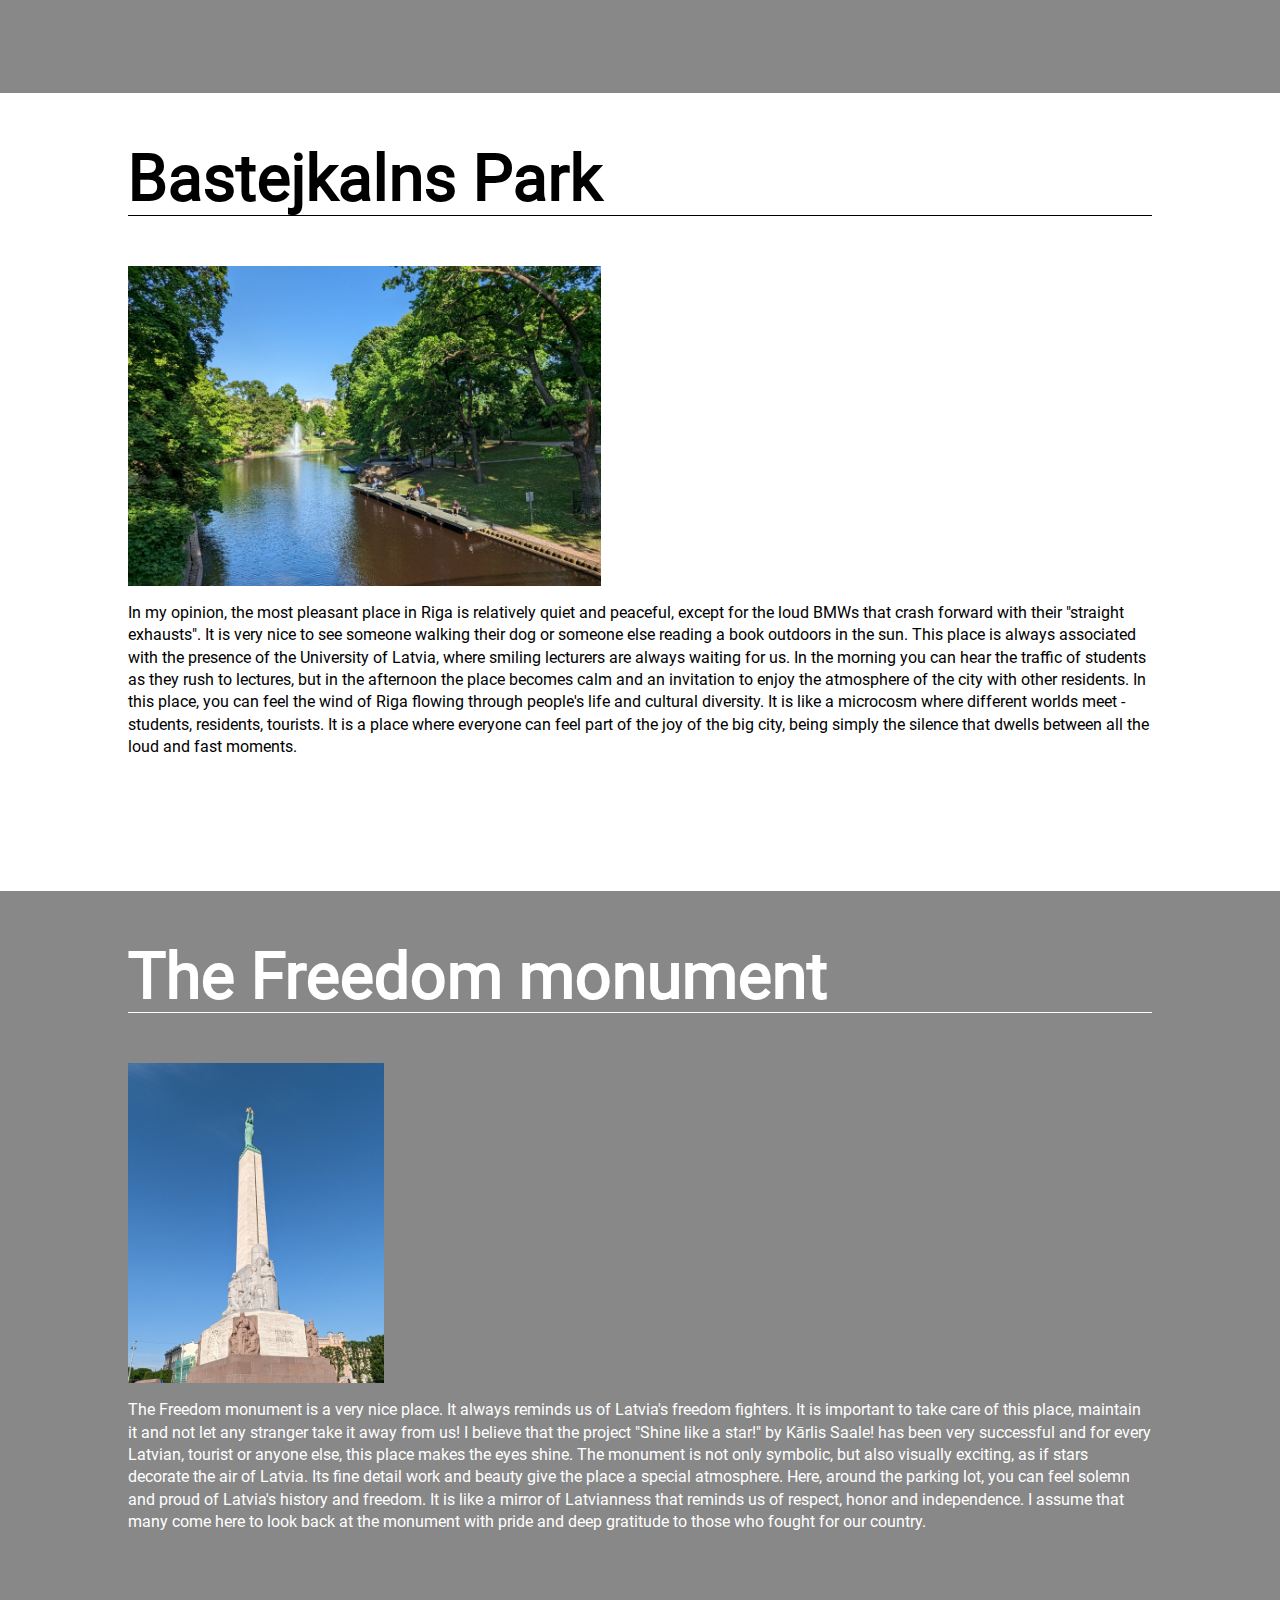
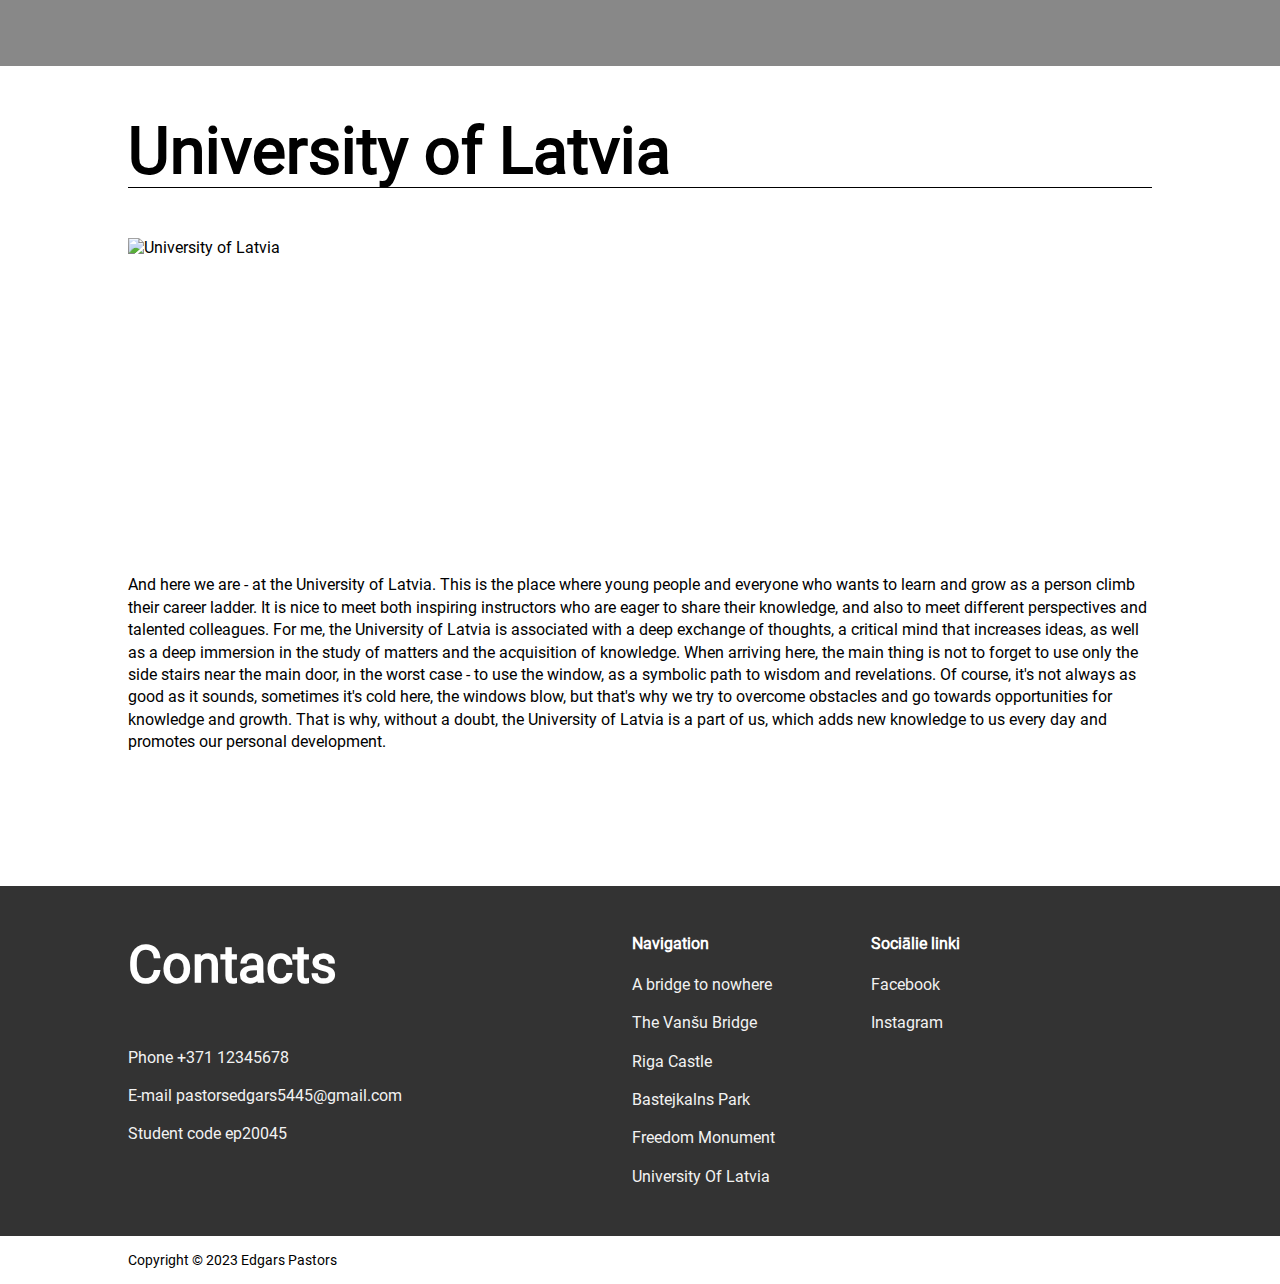
==== commit bc855477: "# Nav items updates ## Nav items inactive color white ## Fixed first section active nav element not " ====
--- a/timeklis/index-en.html
+++ b/timeklis/index-en.html
@@ -10,7 +10,7 @@
     <link rel="icon" type="image/x-icon" href="assets/images/favicon.png">
     <meta name="description" content="Just another page about the road to University"/>
     <script src="https://code.jquery.com/jquery-3.6.0.min.js"></script>
-    <title>Home page</title>
+    <title>Road to University of Latvia</title>
 </head>
 <body>
 <div class="mobile-nav-bar">
@@ -34,12 +34,12 @@
     </div>
 
     <div class="mobile-nav-items">
-        <a class="nav-item inactive" href="#nowhere">A bridge to nowhere</a>
-        <a class="nav-item inactive" href="#bridge">The Vanšu Bridge</a>
-        <a class="nav-item inactive" href="#castle">Riga Castle</a>
-        <a class="nav-item inactive" href="#park">Bastejkalns Park</a>
-        <a class="nav-item inactive" href="#statue">Freedom Monument</a>
-        <a class="nav-item inactive" href="#university">University Of Latvia</a>
+        <a class="nav-item inactive" onclick="toggleMenu()" href="#nowhere">A bridge to nowhere</a>
+        <a class="nav-item inactive" onclick="toggleMenu()" href="#bridge">The Vanšu Bridge</a>
+        <a class="nav-item inactive" onclick="toggleMenu()" href="#castle">Riga Castle</a>
+        <a class="nav-item inactive" onclick="toggleMenu()" href="#park">Bastejkalns Park</a>
+        <a class="nav-item inactive" onclick="toggleMenu()" href="#statue">Freedom Monument</a>
+        <a class="nav-item inactive" onclick="toggleMenu()" href="#university">University Of Latvia</a>
     </div>
 </div>
 
@@ -77,18 +77,22 @@
     <div class="section animated" id="nowhere">
         <div class="heading title">A bridge to nowhere</div>
         <div class="content">
-            <div class="text regular-text mr-1">My journey begins with "Bridge to Nowhere". This place reflects the growth of Riga's infrastructure very well. This place is currently a popular attraction among Instagrammers and Tiktokers alike. I have not yet climbed this monument myself, but driving past it every day has opened up such an interest. Of course, it's nice to look back at this place, but at the same time it's sad, because I drove into another pothole, which could have been patched with the funds for the construction of this bridge.</div>
+            <div class="text regular-text mr-1">
+                My path begins with the "Bridge to Nowhere", which has become a prominent symbol of Riga's infrastructure growth. This place has become a popular attraction, not only among Instagrammers and tiktokers, but also among local residents. Although I have not yet climbed this monument, I can't help but wake up from the interest it creates when I drive by everyday. Looking at it, there is a sense of pride in seeing our city develop and grow. However, at the same time, it also makes me feel sad because I drove into a regular pothole that could have been patched using the funds that were invested in the construction of this bridge. Thus, it becomes both a beauty and a reminder of unfulfilled infrastructure improvement plans.
+            </div>
             <div class="image">
-                <img src="assets/images/nowhere.jpg"/>
+                <img src="assets/images/nowhere.jpg" alt="Bridge to nowhere"/>
             </div>
         </div>
     </div>
     <div class="section animated" id="bridge">
         <div class="heading title">The Vanšu bridge</div>
         <div class="bridge">
-            <div class="text regular-text">I associate this place most with the beautiful view over the Daugava. Every morning when I drive over it - be it by bike or by car - I hit a regular pit. It's nice to be so high above the Daugava, but the "temporary" barriers on the footpath spoil the view a bit. A pleasant breeze is blowing, reminding you of the strong waves of the sea.</div>
+            <div class="text regular-text">
+                I associate this place most with the beautiful view over the Daugava. Every morning, regardless of whether I ride a bike or a car, I drive into the same pothole that has not been repaired for years. Although the ascent above the Daugava is pleasant, the "temporary" barriers on the footpath slightly obstruct the view. However, turning to the breezy wind that blows and reminds of strong sea waves, there is a peculiar and alive feeling. This contrast between the fascinating view and the lack of infrastructure gives the place a diverse character. It is a call to rethink and improve the bridge, providing a safe and smooth way across the Daugava to fully enjoy this daily experience. The bridge could also include environmental features such as flower beds and seating that would encourage leisure and attract more people. Thus, this place would become a pleasant and attractive place of recreation for both local residents and tourists. Ideally, the bridge would also have dedicated green energy production systems that would promote environmentally friendly energy use and help reduce CO2 emissions. Thus, by significantly improving the infrastructure, we could make this place even more attractive and in line with the principles of nature conservation.
+            </div>
             <div class="bridge-image zoom">
-                <img src="assets/images/vansu_bridge.jpg" alt="Vanšu tilts" />
+                <img src="assets/images/vansu_bridge.jpg" alt="Vanšu bridge" />
             </div>
         </div>
     </div>
@@ -96,18 +100,22 @@
         <div class="heading title">Riga Castle</div>
         <div class="content rev">
             <div class="image">
-                <img src="assets/images/castle.jpg"/>
+                <img src="assets/images/castle.jpg" alt="Riga Castle"/>
             </div>
-            <div class="text regular-text">I look at this place every day while driving over the Vanšu bridge. It is nice to see how clean its territory is, but at the same time, outside it is quite polluted with the waste of Old Riga hangouts. Every weekday morning, you can look at people sitting with their cars in traffic jams and crashing them into regular potholes.</div>
+            <div class="text regular-text">
+                I look at this place every day while driving over the Vanšu Bridge. It is nice to see how clean its territory is, but at the same time, outside it is quite polluted with the waste of Old Riga hangouts. Every weekday morning, you can look at people sitting with their cars in traffic jams and crashing them into regular potholes. It makes you wonder if there are other modes of transport that would be more environmentally friendly and reduce traffic in this area. At the same time, looking at the head of the Daugava, you can observe various water vessels moving along the river, giving another dimension to this landscape. This creates an opportunity to use the Daugava not only as a transport route, but also as a tourism and recreation resource. Maybe this place could become a popular route for cyclists, where they could enjoy both the beautiful view and active time in nature.
+            </div>
         </div>
     </div>
     <div class="section animated" id="park">
         <div class="heading title">Bastejkalns Park</div>
         <div class="content">
             <div class="image">
-                <img src="assets/images/bastejkalns.jpg"/>
+                <img src="assets/images/bastejkalns.jpg" alt="Bastejkalns park"/>
             </div>
-            <div class="text regular-text">In my opinion, the most pleasant place in Riga is relatively quiet and peaceful, except for the loud BMWs that crash forward with their "straight exhausts". It's very nice to see someone walking their dog or someone reading a book outdoors in the sun. This place is always associated with the presence of the University of Latvia - where smiling lecturers are always waiting for us.</div>
+            <div class="text regular-text">
+                In my opinion, the most pleasant place in Riga is relatively quiet and peaceful, except for the loud BMWs that crash forward with their "straight exhausts". It is very nice to see someone walking their dog or someone else reading a book outdoors in the sun. This place is always associated with the presence of the University of Latvia, where smiling lecturers are always waiting for us. In the morning you can hear the traffic of students as they rush to lectures, but in the afternoon the place becomes calm and an invitation to enjoy the atmosphere of the city with other residents. In this place, you can feel the wind of Riga flowing through people's life and cultural diversity. It is like a microcosm where different worlds meet - students, residents, tourists. It is a place where everyone can feel part of the joy of the big city, being simply the silence that dwells between all the loud and fast moments.
+            </div>
         </div>
     </div>
 
@@ -115,18 +123,22 @@
         <div class="heading title">The Freedom monument</div>
         <div class="content">
             <div class="image half-size">
-                <img src="assets/images/monument.jpg"/>
+                <img src="assets/images/monument.jpg" alt="The Freedom monument"/>
             </div>
-            <div class="text regular-text">The Freedom monument is a very nice place. It always reminds us of Latvia's freedom fighters. It is important to take care of this place, maintain it and not let any stranger take it away from us! I believe that the project "Shine like a star!" by Karlis Zale! has been very successful and for every Latvian, tourist or anyone else, this place makes the eyes shine.</div>
+            <div class="text regular-text">
+                The Freedom monument is a very nice place. It always reminds us of Latvia's freedom fighters. It is important to take care of this place, maintain it and not let any stranger take it away from us! I believe that the project "Shine like a star!" by Kārlis Saale! has been very successful and for every Latvian, tourist or anyone else, this place makes the eyes shine. The monument is not only symbolic, but also visually exciting, as if stars decorate the air of Latvia. Its fine detail work and beauty give the place a special atmosphere. Here, around the parking lot, you can feel solemn and proud of Latvia's history and freedom. It is like a mirror of Latvianness that reminds us of respect, honor and independence. I assume that many come here to look back at the monument with pride and deep gratitude to those who fought for our country.
+            </div>
         </div>
     </div>
     <div class="section animated" id="university">
         <div class="heading title">University of Latvia</div>
         <div class="content">
             <div class="image">
-                <img src="assets/images/university.jpg"/>
+                <img src="assets/images/university.jpg" alt="University of Latvia"/>
             </div>
-            <div class="text regular-text">And here we are - at the University of Latvia. A place where young people and everyone who wants to learn climb their career ladder. It is nice to meet both lecturers and transfer colleagues here. I associate the university with exchanging ideas with colleagues, studying things and acquiring knowledge. When arriving here, the main thing is not to forget to use only the side stairs near the main door, in the worst case - use the window. Of course, it's not always as good as it sounds, sometimes it's cold here, the windows blow, but after all, it's ours - the University of Latvia! </div>
+            <div class="text regular-text">
+                And here we are - at the University of Latvia. This is the place where young people and everyone who wants to learn and grow as a person climb their career ladder. It is nice to meet both inspiring instructors who are eager to share their knowledge, and also to meet different perspectives and talented colleagues. For me, the University of Latvia is associated with a deep exchange of thoughts, a critical mind that increases ideas, as well as a deep immersion in the study of matters and the acquisition of knowledge. When arriving here, the main thing is not to forget to use only the side stairs near the main door, in the worst case - to use the window, as a symbolic path to wisdom and revelations. Of course, it's not always as good as it sounds, sometimes it's cold here, the windows blow, but that's why we try to overcome obstacles and go towards opportunities for knowledge and growth. That is why, without a doubt, the University of Latvia is a part of us, which adds new knowledge to us every day and promotes our personal development.
+            </div>
         </div>
     </div>
 </section>
--- a/timeklis/assets/css/main.css
+++ b/timeklis/assets/css/main.css
@@ -57,6 +57,7 @@
 a {
     text-decoration: none;
     color: inherit;
+    font-size: 1rem;
 }
 
 
@@ -64,7 +65,6 @@
     line-height: 140%;
     font-size: 1rem;
     margin-bottom: 1rem;
-    text-align: justify;
     padding: 1rem 0;
 }
 
@@ -176,18 +176,19 @@
     .active {
         font-weight: var(--text-bold);
         pointer-events: none;
+        font-size: 1.05rem;
     }
 
     .inactive {
         font-weight: var(--text-light);
-        color: var(--color-gray);
+        color: var(--color-white);
     }
 
     /** **/
     /** MAIN SECTIONS **/
     .hero-block {
         display: flex;
-        background-image: url('../images/hero.png');
+        background-image: url('../images/hero.jpeg');
         background-size: cover;
         height: 100vh;
         width: 100%;
@@ -248,7 +249,7 @@
 
     .bridge .bridge-image {
         width: 100%;
-        height: 10.625rem;
+        height: 18.625rem;
         margin: 0 auto;
         overflow: hidden;
         position: relative;
@@ -258,6 +259,7 @@
 
     img {
         transition: transform .2s, box-shadow 0.3s;
+        align-self: center;
     }
 
     img:hover {
@@ -270,6 +272,7 @@
         width: 100%;
         height: 100%;
         overflow: hidden;
+        object-position: 50% 55%;
     }
 
     .image img {
--- a/timeklis/assets/css/tablet.css
+++ b/timeklis/assets/css/tablet.css
@@ -7,7 +7,7 @@
 
     .inactive {
         font-weight: var(--text-light);
-        color: var(--color-gray);
+        color: var(--color-white);
     }
 
     /** NAV **/
@@ -101,7 +101,7 @@
 
     .hero-block {
         display: flex;
-        background-image: url('../images/hero.png');
+        background-image: url('../images/hero.jpeg');
         background-size: cover;
         height: 100vh;
         width: 100%;
@@ -183,6 +183,7 @@
         width: 100%;
         height: 100%;
         overflow: hidden;
+        object-position: 50% 55%;
     }
 
     .bridge-image {
